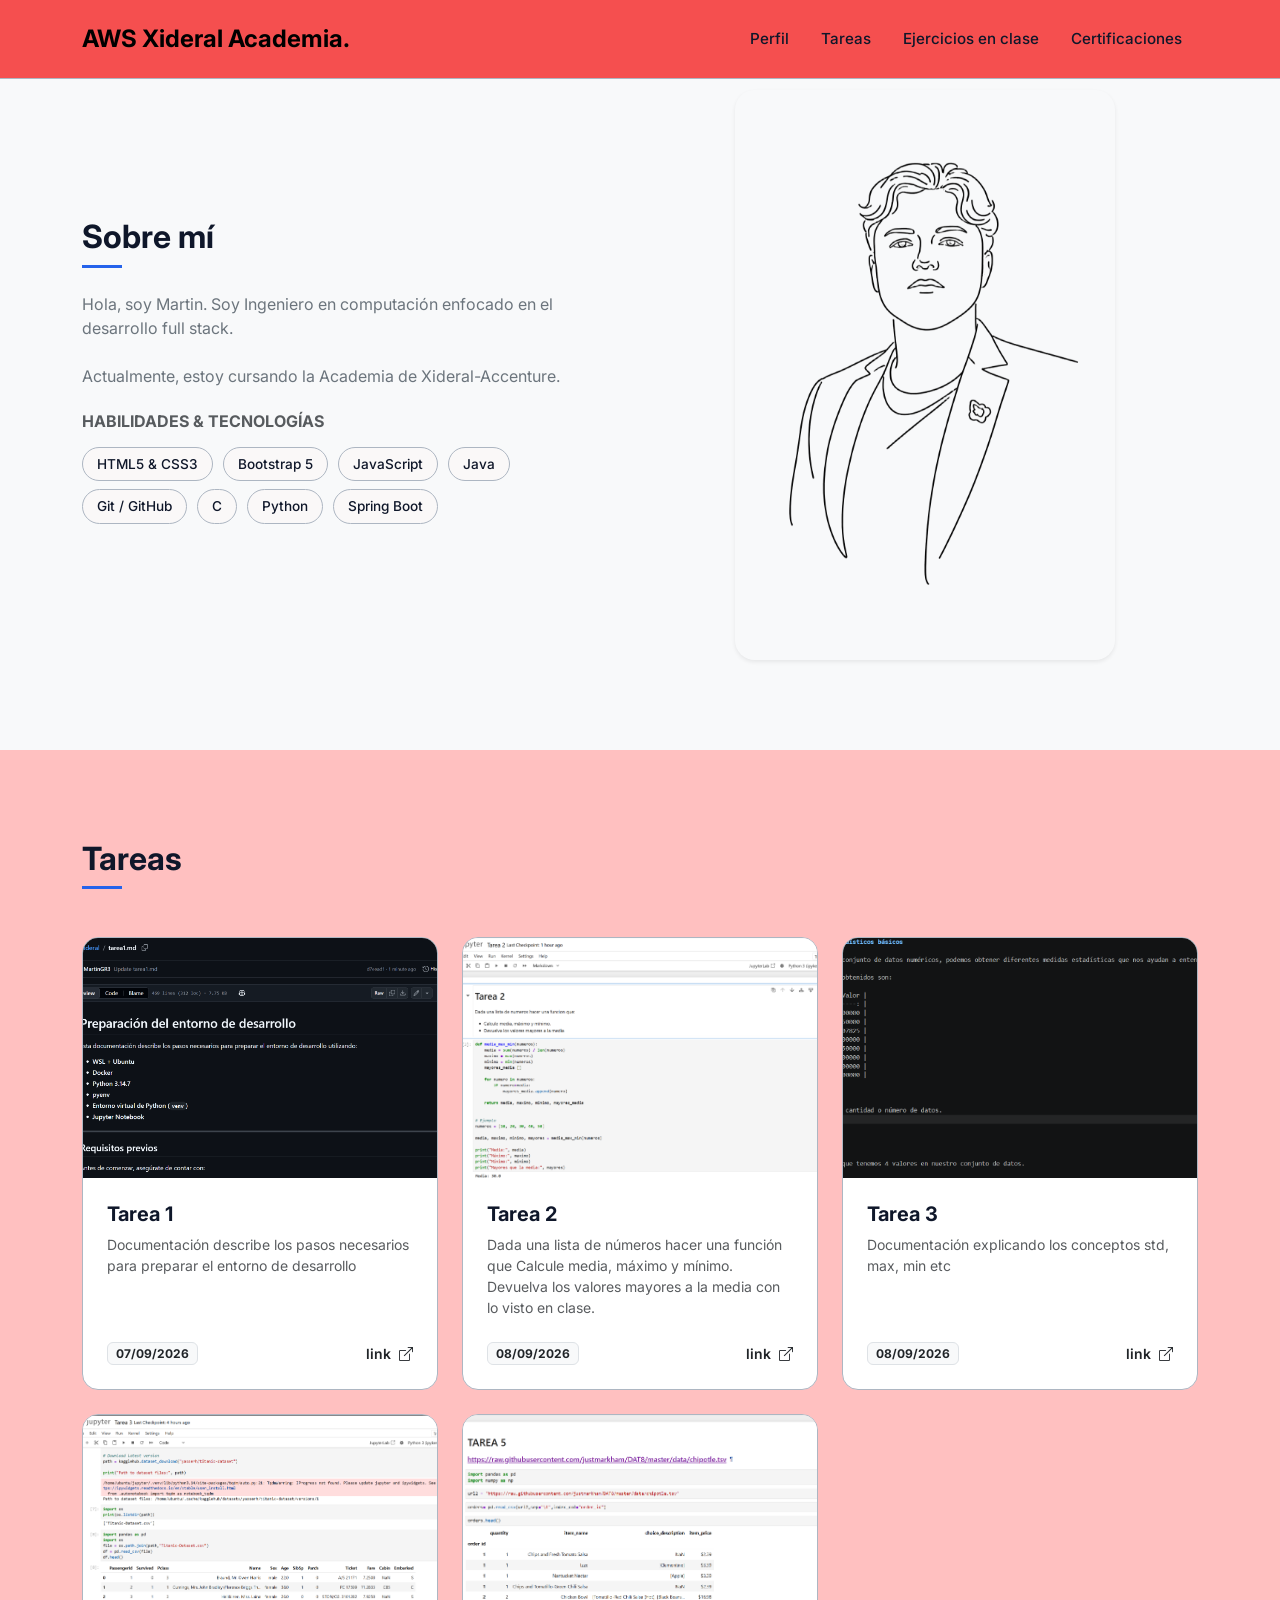
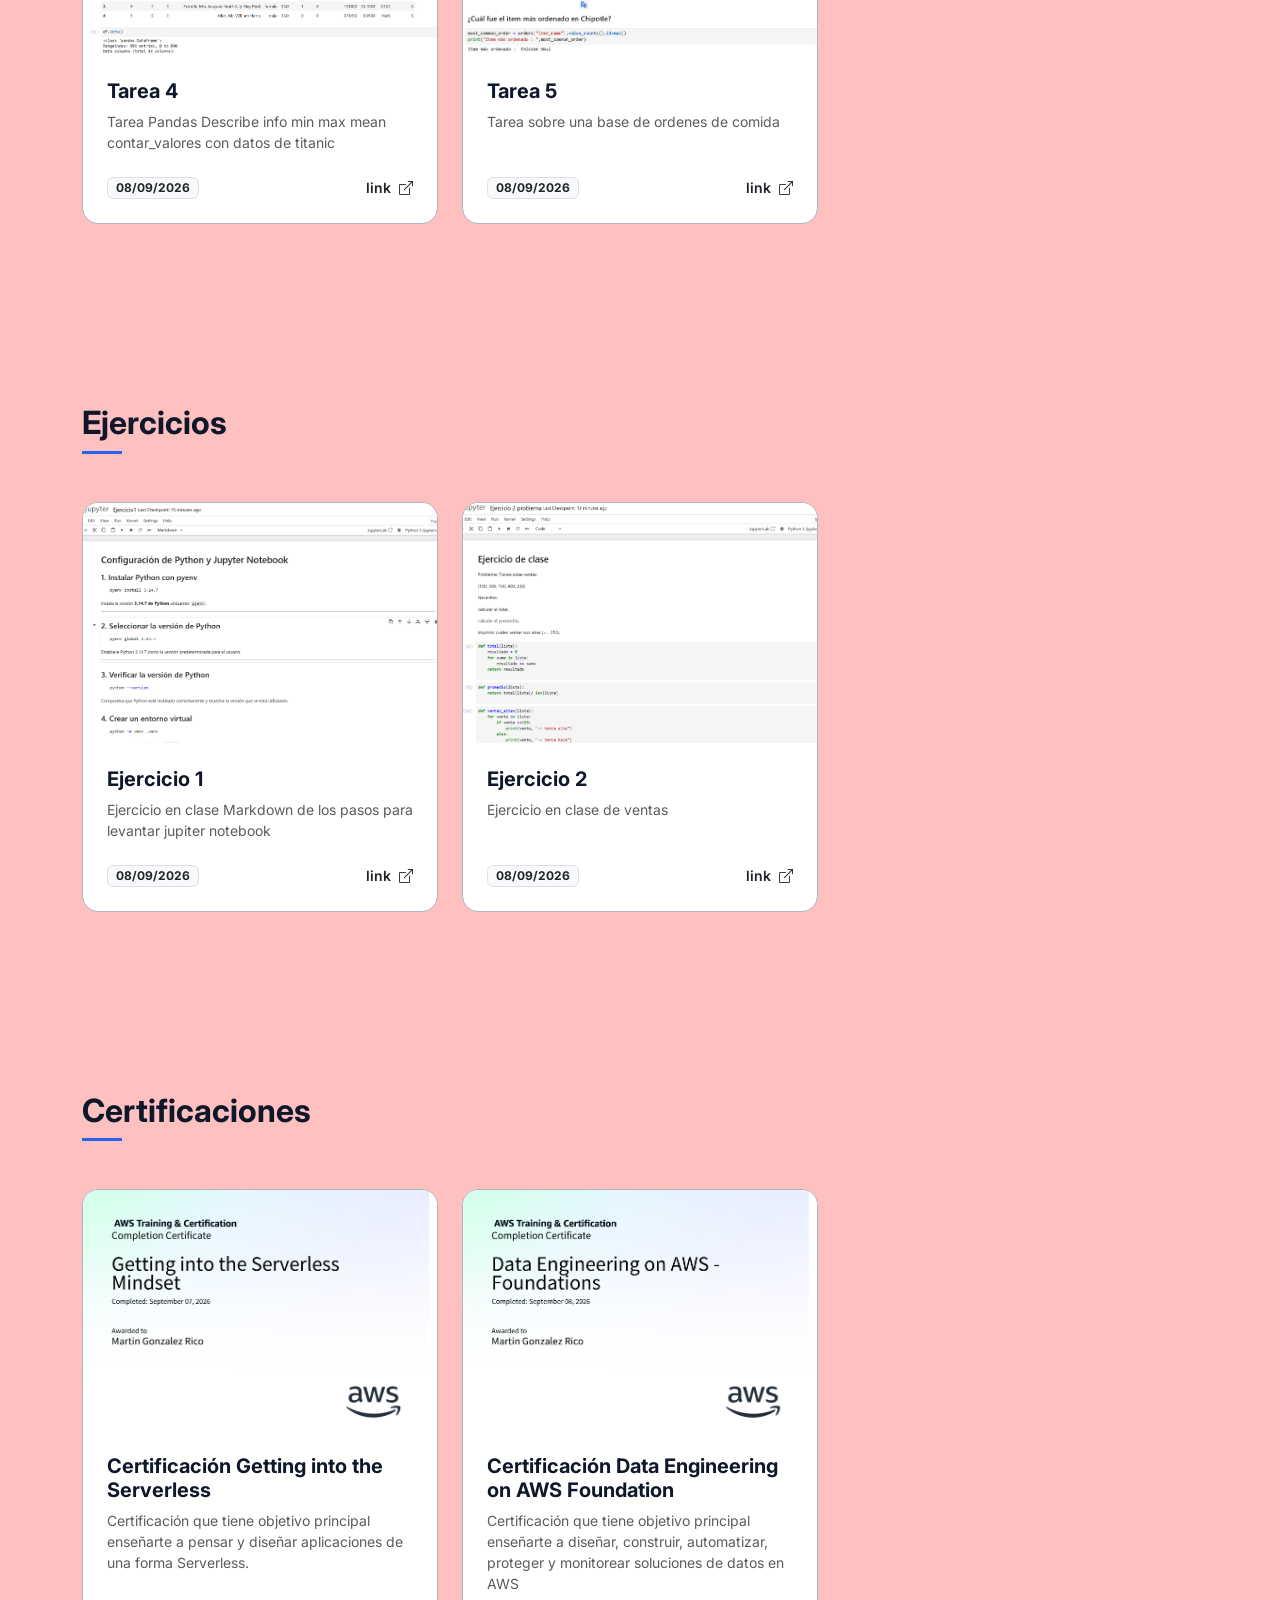
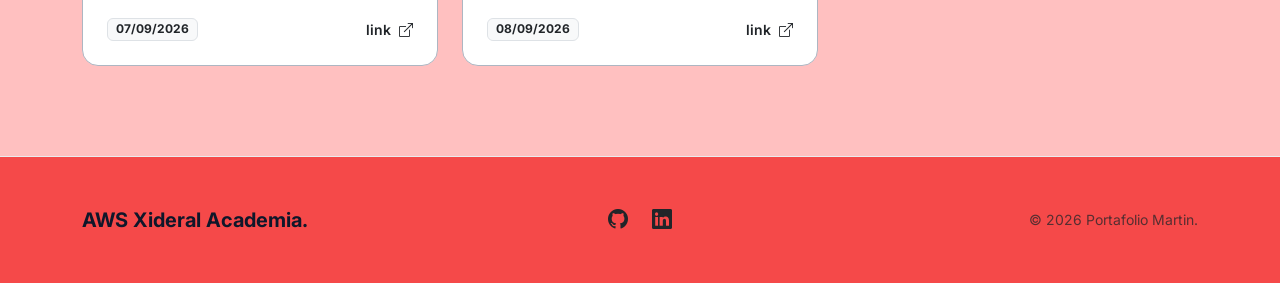
==== index.html @ 25930491 "Tarea 2,3,4,5" ====
<!DOCTYPE html>
<html lang="es">
<head>
    <meta charset="UTF-8">
    <meta name="viewport" content="width=device-width, initial-scale=1.0">
    <title>Portafolio Xideral Academia</title>
    
    <!-- Bootstrap 5 CSS -->
    <link href="https://cdn.jsdelivr.net/npm/bootstrap@5.3.3/dist/css/bootstrap.min.css" rel="stylesheet">
    
    <!-- Bootstrap Icons -->
    <link rel="stylesheet" href="https://cdn.jsdelivr.net/npm/bootstrap-icons@1.11.3/font/bootstrap-icons.min.css">
    
    <!-- Google Fonts (Inter) -->
    <link rel="preconnect" href="https://fonts.googleapis.com">
    <link rel="preconnect" href="https://fonts.gstatic.com" crossorigin>
    <link href="https://fonts.googleapis.com/css2?family=Inter:wght@300;400;500;600;700;800&display=swap" rel="stylesheet">
    <link rel="stylesheet" href="styles.css">
</head>
<body>

    <!-- Navbar -->
    <nav class="navbar navbar-expand-lg navbar-custom fixed-top py-3">
        <div class="container">
            <a class="navbar-brand fw-bold fs-4 tracking-tight" href="#inicio">AWS Xideral Academia.</a>
            
            <button class="navbar-toggler border-0 shadow-none" type="button" data-bs-toggle="collapse" data-bs-target="#navbarNav" aria-controls="navbarNav" aria-expanded="false" aria-label="Toggle navigation">
                <i class="bi bi-list fs-2 text-dark"></i>
            </button>

            <div class="collapse navbar-collapse justify-content-end" id="navbarNav">
                <ul class="navbar-nav text-center py-3 py-lg-0">
                    <li class="nav-item">
                        <a class="nav-link" href="#sobre-mi">Perfil</a>
                    </li>
                    <li class="nav-item">
                        <a class="nav-link" href="#Tareas">Tareas</a>
                    </li>
                    <li class="nav-item">
                        <a class="nav-link" href="#Ejercicios">Ejercicios en clase</a>
                    </li>
                    <li class="nav-item">
                        <a class="nav-link" href="#Certificaciones">Certificaciones</a>
                    </li>
                </ul>
            </div>
        </div>
    </nav>

    <!-- Seccion: Sobre mí -->
    <section id="sobre-mi" class="bg-light">
        <div class="container">
            <div class="row align-items-center gy-5">
                <!-- Columna Texto -->
                <div class="col-lg-6 animate-on-scroll">
                    <div class="mb-4">
                        <h2 class="fw-bold fs-2 mb-2">Sobre mí</h2>
                        <div style="width: 40px; height: 3px; background-color: var(--accent-color);"></div>
                    </div>
                    
                    <p class="text-secondary leading-relaxed mb-4">
                        Hola, soy Martin. Soy Ingeniero en computación enfocado en el desarrollo full stack. 
                    </p>
                    <p class="text-secondary leading-relaxed mb-4">
                        Actualmente, estoy cursando la Academia de Xideral-Accenture.
                    </p>

                    <h5 class="fw-bold fs-6 mt-4 mb-3 text-uppercase tracking-wide text-muted">Habilidades & Tecnologías</h5>
                    <div>
                        <span class="skill-badge">HTML5 & CSS3</span>
                        <span class="skill-badge">Bootstrap 5</span>
                        <span class="skill-badge">JavaScript </span>
                        <span class="skill-badge">Java </span>
                        <span class="skill-badge">Git / GitHub</span>
                        <span class="skill-badge">C</span>
                        <span class="skill-badge">Python</span>
                        <span class="skill-badge">Spring Boot</span>
                    </div>
                </div>

                <!-- Columna Imagen / Detalle visual -->
                <div class="col-lg-6 animate-on-scroll">
                    <div class="profile-img-container">
                        <img src="img/foto.png" alt="Fotografía de Perfil" class="profile-img img-fluid shadow-sm">
                    </div>
                </div>
            </div>
        </div>
    </section>

    <!-- Seccion: Tarea -->
    <section id="Tareas">
        <div class="container">
            <div class="mb-5 animate-on-scroll">
                <h2 class="fw-bold fs-2 mb-2">Tareas</h2>
                <div style="width: 40px; height: 3px; background-color: var(--accent-color);"></div>
            </div>

            <div class="row g-4">
                <!-- Tarea -->
                <div class="col-md-6 col-lg-4 animate-on-scroll">
                    <div class="project-card d-flex flex-column">
                        <div class="project-img-wrapper">
                            <img src="img/tarea1.png" alt="tarea 1" class="project-img">
                        </div>
                        <div class="p-4 d-flex flex-column flex-grow-1">
                            <h3 class="fs-5 fw-bold mb-2">Tarea 1</h3>
                            <p class="text-muted small mb-4 flex-grow-1">
                                Documentación describe los pasos necesarios para preparar el entorno de desarrollo 
                            </p>
                            <div class="d-flex justify-content-between align-items-center">
                                <span class="badge text-bg-light text-dark border">07/09/2026</span>
                                <a href="tarea/tarea1.md" class="text-dark fw-semibold text-decoration-none small">link <i class="bi bi-box-arrow-up-right ms-1"></i></a>
                            </div>
                        </div>
                    </div>
                </div>
                <div class="col-md-6 col-lg-4 animate-on-scroll">
                    <div class="project-card d-flex flex-column">
                        <div class="project-img-wrapper">
                            <img src="img/Tarea 2.png" alt="tarea 2" class="project-img">
                        </div>
                        <div class="p-4 d-flex flex-column flex-grow-1">
                            <h3 class="fs-5 fw-bold mb-2">Tarea 2</h3>
                            <p class="text-muted small mb-4 flex-grow-1">
                                 Dada una lista de números hacer una función que  Calcule media, máximo y mínimo.
Devuelva los valores mayores a la media con lo visto en clase.
                            </p>
                            <div class="d-flex justify-content-between align-items-center">
                                <span class="badge text-bg-light text-dark border">08/09/2026</span>
                                <a href="tarea/Tarea 2.html" class="text-dark fw-semibold text-decoration-none small">link <i class="bi bi-box-arrow-up-right ms-1"></i></a>
                            </div>
                        </div>
                    </div>
                </div>
                <div class="col-md-6 col-lg-4 animate-on-scroll">
                    <div class="project-card d-flex flex-column">
                        <div class="project-img-wrapper">
                            <img src="img/Tarea 3.png" alt="tarea 3" class="project-img">
                        </div>
                        <div class="p-4 d-flex flex-column flex-grow-1">
                            <h3 class="fs-5 fw-bold mb-2">Tarea 3</h3>
                            <p class="text-muted small mb-4 flex-grow-1">
                                Documentación explicando los conceptos std, max, min etc
                            </p>
                            <div class="d-flex justify-content-between align-items-center">
                                <span class="badge text-bg-light text-dark border">08/09/2026</span>
                                <a href="tarea/Tarea 3.md" class="text-dark fw-semibold text-decoration-none small">link <i class="bi bi-box-arrow-up-right ms-1"></i></a>
                            </div>
                        </div>
                    </div>
                </div>
                <div class="col-md-6 col-lg-4 animate-on-scroll">
                    <div class="project-card d-flex flex-column">
                        <div class="project-img-wrapper">
                            <img src="img/Tarea 4.png" alt="tarea 4" class="project-img">
                        </div>
                        <div class="p-4 d-flex flex-column flex-grow-1">
                            <h3 class="fs-5 fw-bold mb-2">Tarea 4</h3>
                            <p class="text-muted small mb-4 flex-grow-1">
                                Tarea Pandas Describe info min max mean contar_valores con datos de titanic
                            </p>
                            <div class="d-flex justify-content-between align-items-center">
                                <span class="badge text-bg-light text-dark border">08/09/2026</span>
                                <a href="tarea/Tarea 4.html" class="text-dark fw-semibold text-decoration-none small">link <i class="bi bi-box-arrow-up-right ms-1"></i></a>
                            </div>
                        </div>
                    </div>
                </div>
                <div class="col-md-6 col-lg-4 animate-on-scroll">
                    <div class="project-card d-flex flex-column">
                        <div class="project-img-wrapper">
                            <img src="img/Tarea 5.png" alt="tarea 5" class="project-img">
                        </div>
                        <div class="p-4 d-flex flex-column flex-grow-1">
                            <h3 class="fs-5 fw-bold mb-2">Tarea 5</h3>
                            <p class="text-muted small mb-4 flex-grow-1">
                                Tarea sobre una base de ordenes de comida 
                            </p>
                            <div class="d-flex justify-content-between align-items-center">
                                <span class="badge text-bg-light text-dark border">08/09/2026</span>
                                <a href="tarea/Tarea 5.html" class="text-dark fw-semibold text-decoration-none small">link <i class="bi bi-box-arrow-up-right ms-1"></i></a>
                            </div>
                        </div>
                    </div>
                </div>

            </div>
        </div>
    </section>

    <section id="Ejercicios">
        <div class="container">
            <div class="mb-5 animate-on-scroll">
                <h2 class="fw-bold fs-2 mb-2">Ejercicios</h2>
                <div style="width: 40px; height: 3px; background-color: var(--accent-color);"></div>
            </div>

            <div class="row g-4">
                <!-- Ejercicio-->
                <div class="col-md-6 col-lg-4 animate-on-scroll">
                    <div class="project-card d-flex flex-column">
                        <div class="project-img-wrapper">
                            <img src="img/Ejercicio1.png" alt="Ejercicio 1" class="project-img">
                        </div>
                        <div class="p-4 d-flex flex-column flex-grow-1">
                            <h3 class="fs-5 fw-bold mb-2">Ejercicio 1</h3>
                            <p class="text-muted small mb-4 flex-grow-1">
                                Ejercicio en clase Markdown de los pasos para levantar jupiter notebook
                            </p>
                            <div class="d-flex justify-content-between align-items-center">
                                <span class="badge text-bg-light text-dark border">08/09/2026</span>
                                <a href="Ejercicio/Ejercicio1.html" class="text-dark fw-semibold text-decoration-none small">link <i class="bi bi-box-arrow-up-right ms-1"></i></a>
                            </div>
                        </div>
                    </div>
                </div>
                <div class="col-md-6 col-lg-4 animate-on-scroll">
                    <div class="project-card d-flex flex-column">
                        <div class="project-img-wrapper">
                            <img src="img/Ejercicio2.png" alt="Ejercicio 1" class="project-img">
                        </div>
                        <div class="p-4 d-flex flex-column flex-grow-1">
                            <h3 class="fs-5 fw-bold mb-2">Ejercicio 2</h3>
                            <p class="text-muted small mb-4 flex-grow-1">
                                Ejercicio en clase de ventas
                            </p>
                            <div class="d-flex justify-content-between align-items-center">
                                <span class="badge text-bg-light text-dark border">08/09/2026</span>
                                <a href="Ejercicio/Ejercicio 2 problema.html" class="text-dark fw-semibold text-decoration-none small">link <i class="bi bi-box-arrow-up-right ms-1"></i></a>
                            </div>
                        </div>
                    </div>
                </div>
            </div>
        </div>
    </section>

    <section id="Certificaciones">
        <div class="container">
            <div class="mb-5 animate-on-scroll">
                <h2 class="fw-bold fs-2 mb-2">Certificaciones</h2>
                <div style="width: 40px; height: 3px; background-color: var(--accent-color);"></div>
            </div>

            <div class="row g-4">
                <!-- Certificación-->
                <div class="col-md-6 col-lg-4 animate-on-scroll">
                    <div class="project-card d-flex flex-column">
                        <div class="project-img-wrapper">
                            <img src="img/Serverless.png" alt="Certificación 1" class="project-img">
                        </div>
                        <div class="p-4 d-flex flex-column flex-grow-1">
                            <h3 class="fs-5 fw-bold mb-2">Certificación Getting into the Serverless</h3>
                            <p class="text-muted small mb-4 flex-grow-1">
                                Certificación que tiene objetivo principal enseñarte a pensar y diseñar aplicaciones de una forma Serverless.
                            </p>
                            <div class="d-flex justify-content-between align-items-center">
                                <span class="badge text-bg-light text-dark border">07/09/2026</span>
                                <a href="certificacion/Getting into the Serverless.pdf" class="text-dark fw-semibold text-decoration-none small">link <i class="bi bi-box-arrow-up-right ms-1"></i></a>
                            </div>
                        </div>
                    </div>
                </div>
                
                <div class="col-md-6 col-lg-4 animate-on-scroll">
                    <div class="project-card d-flex flex-column">
                        <div class="project-img-wrapper">
                            <img src="img/Data.png" alt="Certificación 2" class="project-img">
                        </div>
                        <div class="p-4 d-flex flex-column flex-grow-1">
                            <h3 class="fs-5 fw-bold mb-2">Certificación Data Engineering on AWS 
Foundation</h3>
                            <p class="text-muted small mb-4 flex-grow-1">
                                Certificación que tiene objetivo principal enseñarte a diseñar, construir, automatizar, proteger y monitorear soluciones de datos en AWS 
                            </p>
                            <div class="d-flex justify-content-between align-items-center">
                                <span class="badge text-bg-light text-dark border">08/09/2026</span>
                                <a href="certificacion/Data Engineering on AWS.pdf" class="text-dark fw-semibold text-decoration-none small">link <i class="bi bi-box-arrow-up-right ms-1"></i></a>
                            </div>
                        </div>
                    </div>
                </div>
            </div>
        </div>
    </section>

    <footer class="py-5 border-top border-light-subtle">
        <div class="container">
            <div class="row align-items-center gy-3">
                <div class="col-md-4 text-center text-md-start">
                    <span class="fw-bold fs-5">AWS Xideral Academia.</span>
                </div>
                <div class="col-md-4 text-center">
                    <div class="d-flex justify-content-center gap-4 fs-5">
                        <a href="#" class="text-dark text-decoration-none"><i class="bi bi-github"></i></a>
                        <a href="#" class="text-dark text-decoration-none"><i class="bi bi-linkedin"></i></a>
                    </div>
                </div>
                <div class="col-md-4 text-center text-md-end text-muted small">
                    &copy; <span id="year"></span> Portafolio Martin.
                </div>
            </div>
        </div>
    </footer>

    <!-- Bootstrap JS -->
    <script src="https://cdn.jsdelivr.net/npm/bootstrap@5.3.3/dist/js/bootstrap.bundle.min.js"></script>

    <script src="script.js"></script>
</body>
</html>
---- styles.css ----
:root {
            --bg-body: #ffbabae6;
            --bg-alt: #faf8f8;
            --text-main: #0f172a;
            --text-muted: #64748b;
            --accent-color: #2563eb;
            --border-color: #adb6c2;
        }

        body {
            font-family: 'Inter', sans-serif;
            color: var(--text-main);
            background-color: var(--bg-body);
            overflow-x: hidden;
        }

        html {
            scroll-behavior: smooth;
        }
        footer{
            background-color: rgba(244, 60, 60, 0.9);
        }

        /* Navbar personalizado */
        .navbar-custom {
            background-color: rgba(244, 60, 60, 0.9);
            backdrop-filter: blur(10px);
            border-bottom: 1px solid var(--border-color);
            transition: all 0.3s ease;
        }

        .nav-link {
            color: var(--text-main);
            font-weight: 500;
            font-size: 0.95rem;
            margin: 0 0.5rem;
            transition: color 0.2s ease;
        }

        .nav-link:hover, .nav-link.active {
            color: var(--accent-color);
        }

        /* Secciones y espaciado */
        section {
            padding: 90px 0;
        }

        .hero-section {
            min-height: 100vh;
            display: flex;
            align-items: center;
            padding-top: 120px;
        }

        /* Tipografía estilizada */
        .hero-title {
            font-size: clamp(2.5rem, 6vw, 4.5rem);
            font-weight: 800;
            letter-spacing: -0.03em;
            line-height: 1.1;
        }

        .hero-subtitle {
            font-size: 1.15rem;
            color: var(--text-muted);
            font-weight: 300;
            max-width: 600px;
        }

        /* Botones personalizados */
        .btn-custom-dark {
            background-color: var(--text-main);
            color: #ffffff;
            border-radius: 50px;
            padding: 12px 28px;
            font-weight: 500;
            border: 1px solid var(--text-main);
            transition: all 0.3s ease;
        }

        .btn-custom-dark:hover {
            background-color: #1e293b;
            color: #ffffff;
            transform: translateY(-2px);
        }

        .btn-custom-outline {
            background-color: transparent;
            color: var(--text-main);
            border-radius: 50px;
            padding: 12px 28px;
            font-weight: 500;
            border: 1px solid var(--border-color);
            transition: all 0.3s ease;
        }

        .btn-custom-outline:hover {
            border-color: var(--text-main);
            background-color: var(--bg-alt);
            transform: translateY(-2px);
        }

        /* Tarjetas de Proyectos */
        .project-card {
            border: 1px solid var(--border-color);
            border-radius: 16px;
            overflow: hidden;
            background-color: #ffffff;
            transition: transform 0.3s ease, box-shadow 0.3s ease;
            height: 100%;
        }

        .project-card:hover {
            transform: translateY(-6px);
            box-shadow: 0 20px 25px -5px rgba(0, 0, 0, 0.05), 0 8px 10px -6px rgba(0, 0, 0, 0.01);
        }

        .project-img-wrapper {
            position: relative;
            overflow: hidden;
            background-color: var(--bg-alt);
        }

        .project-img {
            width: 100%;
            height: 240px;
            object-fit: cover;
            transition: transform 0.5s ease;
        }

        .project-card:hover .project-img {
            transform: scale(1.05);
        }

        .skill-badge {
            background-color: var(--bg-alt);
            color: var(--text-main);
            border: 1px solid var(--border-color);
            padding: 6px 14px;
            border-radius: 30px;
            font-size: 0.85rem;
            font-weight: 500;
            display: inline-block;
            margin-right: 6px;
            margin-bottom: 8px;
        }

        /* Foto de perfil minimalista */
        .profile-img-container {
            position: relative;
            max-width: 380px;
            margin: 0 auto;
        }

        .profile-img {
            border-radius: 20px;
            width: 100%;
            height: auto;
            filter: grayscale(100%);
            transition: filter 0.5s ease;
        }

        .profile-img-container:hover .profile-img {
            filter: grayscale(0%);
        }

        /* Animación suave de scroll */
        .animate-on-scroll {
            opacity: 0;
            transform: translateY(30px);
            transition: opacity 0.8s ease-out, transform 0.8s ease-out;
        }

        
        .animate-on-scroll.is-visible {
            opacity: 1;
            transform: translateY(0);
        }

        /* Custom Scrollbar */
        ::-webkit-scrollbar {
            width: 8px;
        }
        ::-webkit-scrollbar-track {
            background: #f1f1f1;
        }
        ::-webkit-scrollbar-thumb {
            background: #cbd5e1;
            border-radius: 4px;
        }
        ::-webkit-scrollbar-thumb:hover {
            background: #94a3b8;
        }
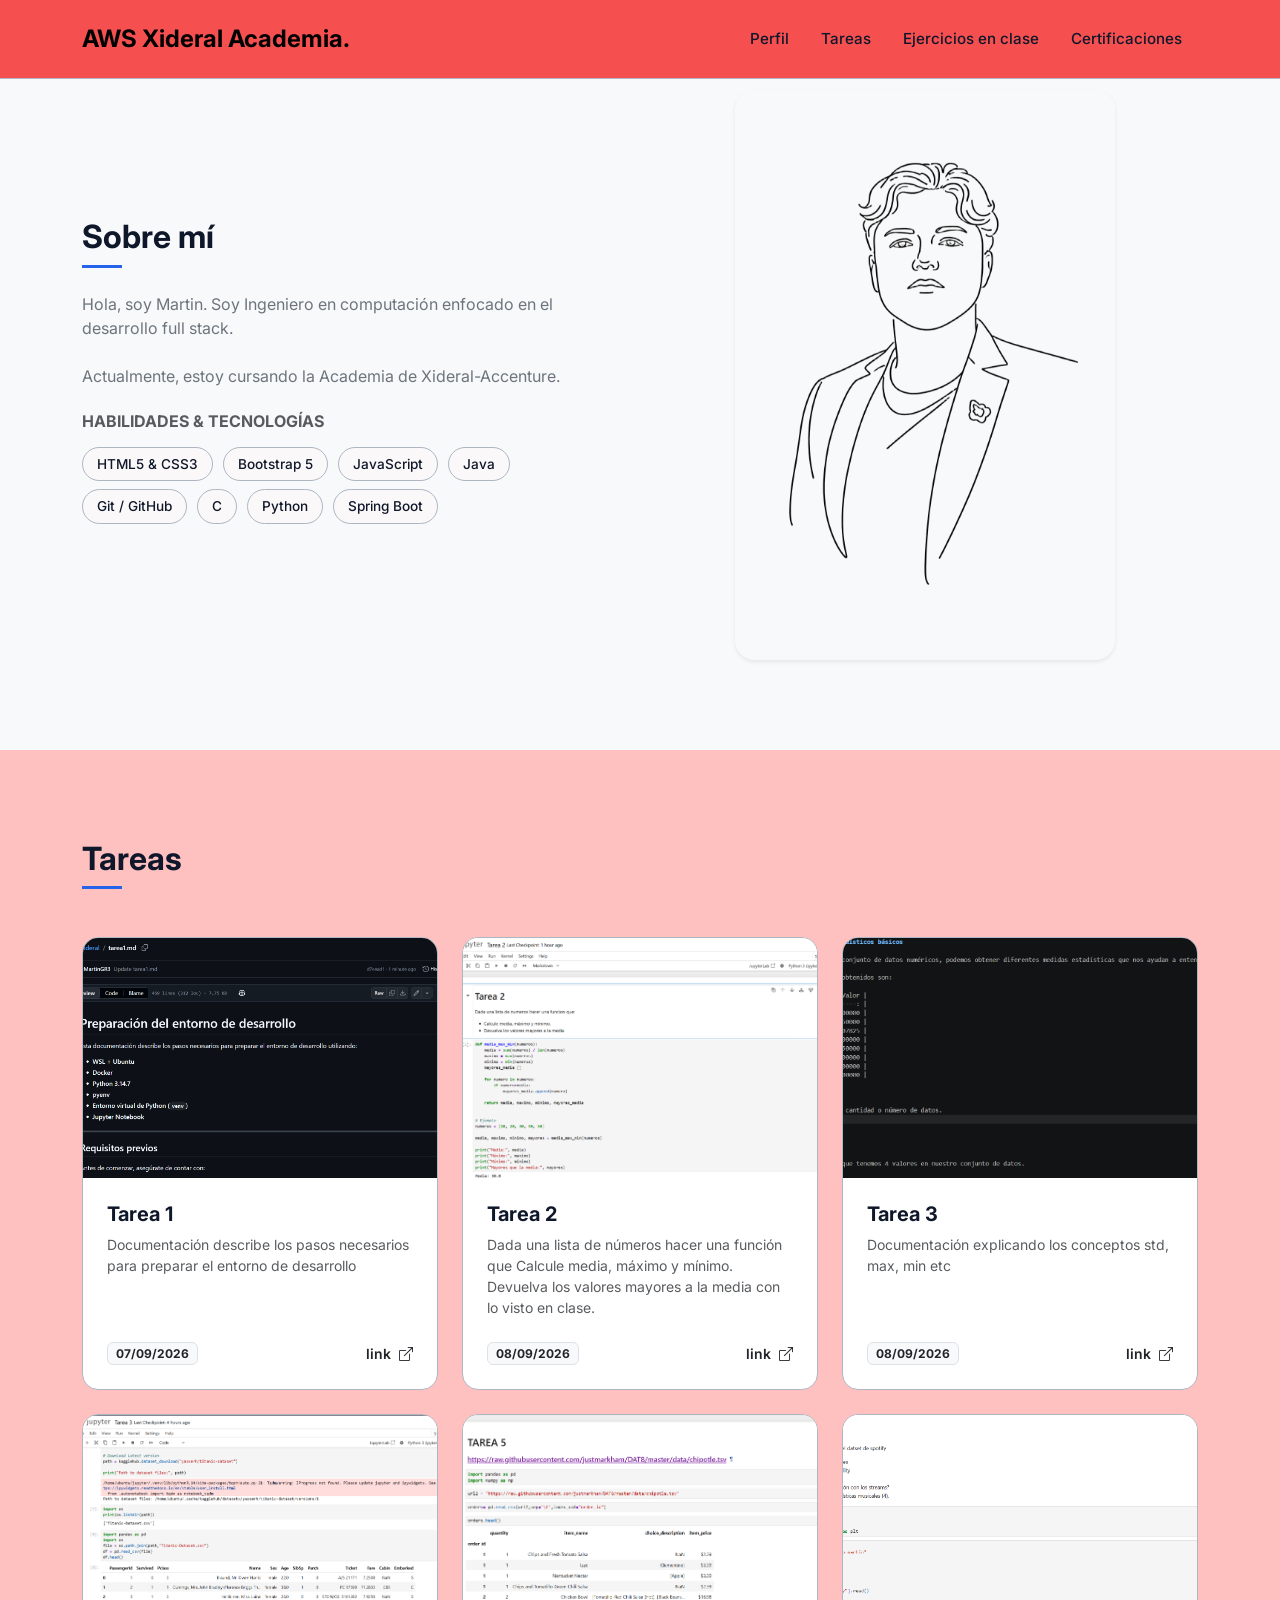
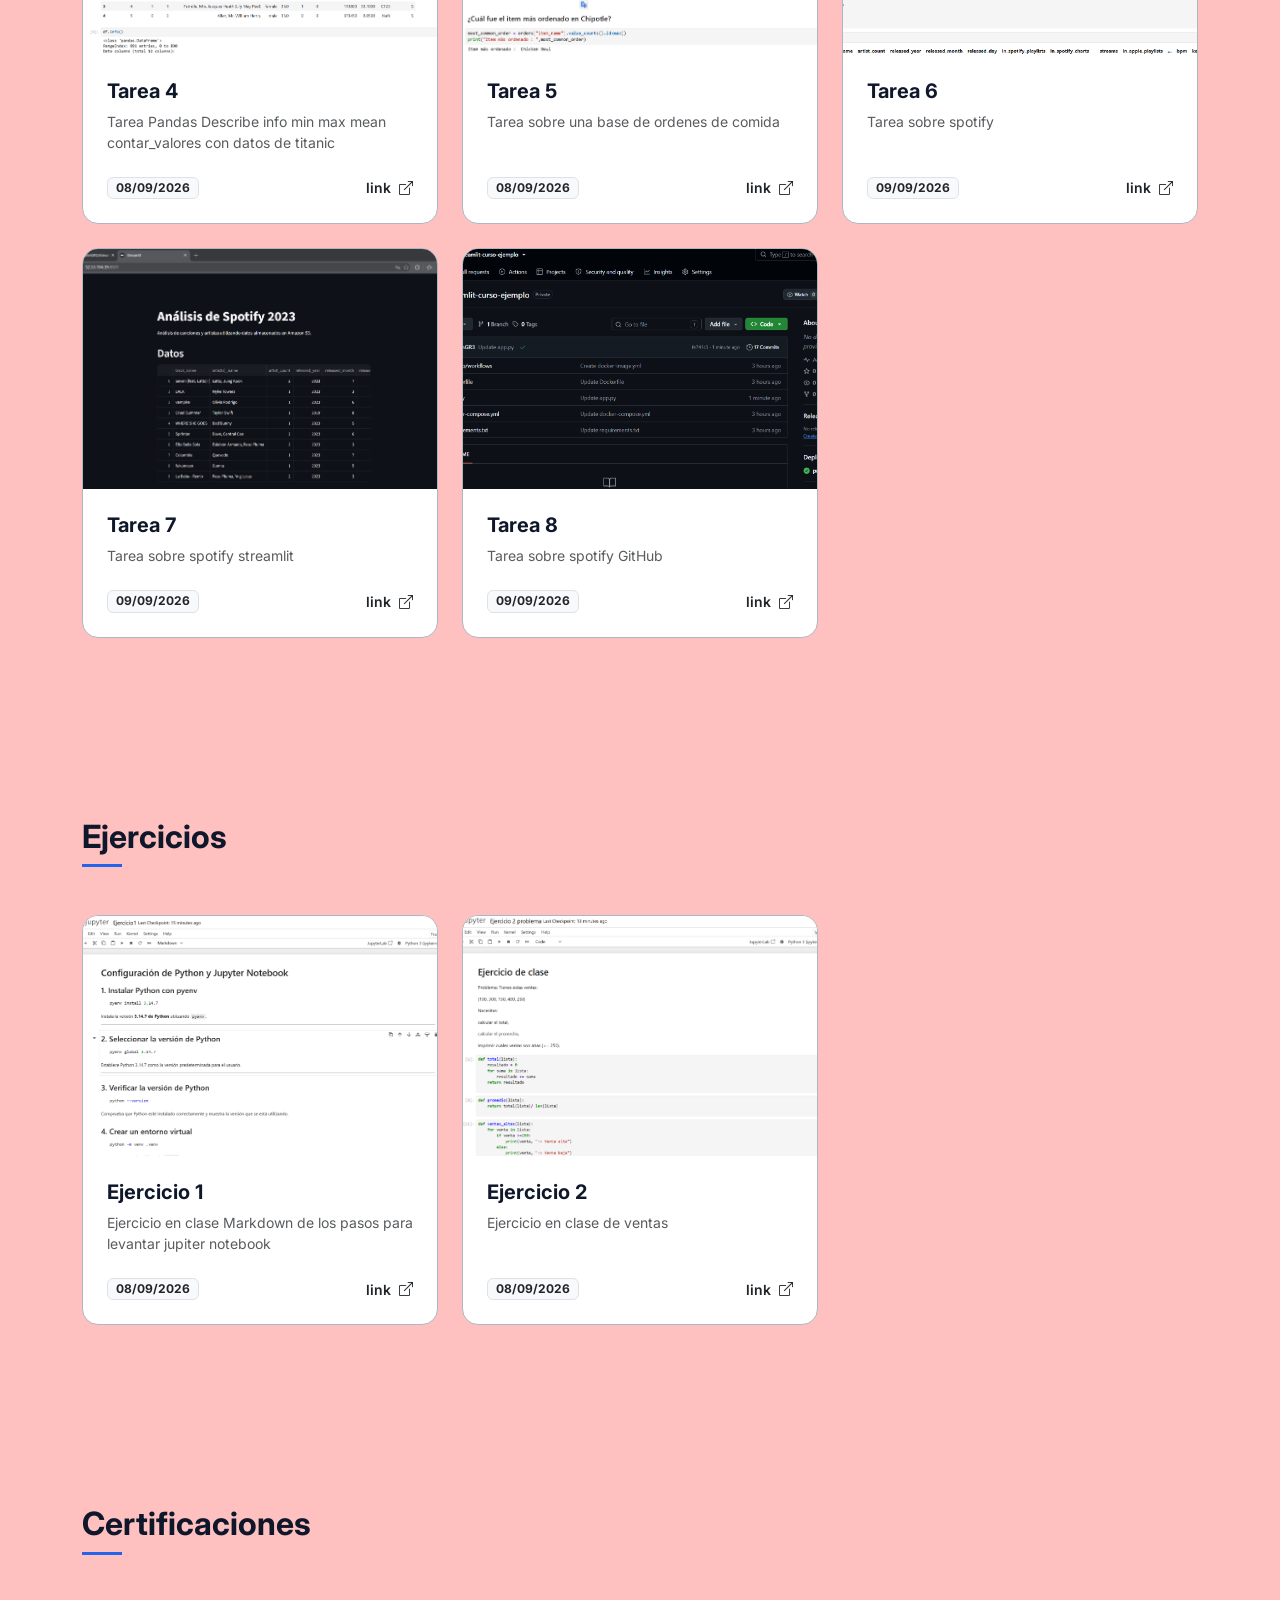
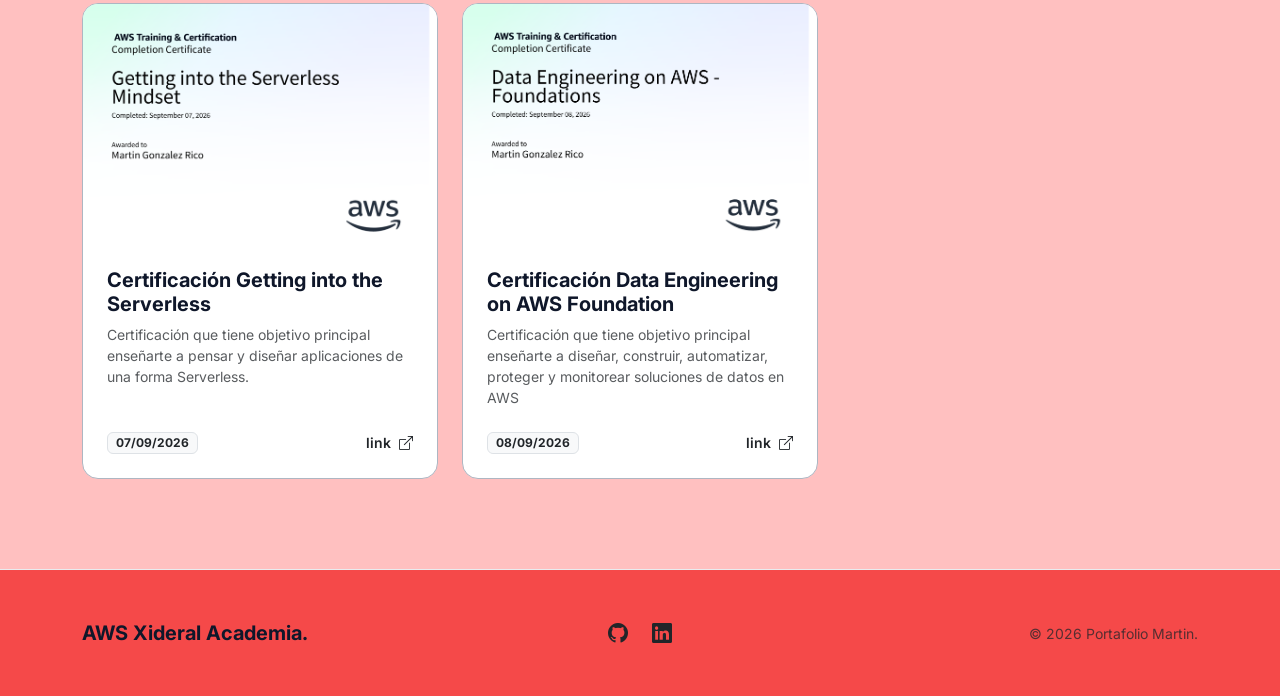
==== commit f7688b04: "Tarea 6,7,8" ====
--- a/index.html
+++ b/index.html
@@ -184,6 +184,57 @@
                         </div>
                     </div>
                 </div>
+                <div class="col-md-6 col-lg-4 animate-on-scroll">
+                    <div class="project-card d-flex flex-column">
+                        <div class="project-img-wrapper">
+                            <img src="img/Tarea 6.png" alt="tarea 6" class="project-img">
+                        </div>
+                        <div class="p-4 d-flex flex-column flex-grow-1">
+                            <h3 class="fs-5 fw-bold mb-2">Tarea 6</h3>
+                            <p class="text-muted small mb-4 flex-grow-1">
+                                Tarea sobre spotify
+                            </p>
+                            <div class="d-flex justify-content-between align-items-center">
+                                <span class="badge text-bg-light text-dark border">09/09/2026</span>
+                                <a href="tarea/Tarea 6.html" class="text-dark fw-semibold text-decoration-none small">link <i class="bi bi-box-arrow-up-right ms-1"></i></a>
+                            </div>
+                        </div>
+                    </div>
+                </div>
+                <div class="col-md-6 col-lg-4 animate-on-scroll">
+                    <div class="project-card d-flex flex-column">
+                        <div class="project-img-wrapper">
+                            <img src="img/Tarea 7.png" alt="tarea 7" class="project-img">
+                        </div>
+                        <div class="p-4 d-flex flex-column flex-grow-1">
+                            <h3 class="fs-5 fw-bold mb-2">Tarea 7</h3>
+                            <p class="text-muted small mb-4 flex-grow-1">
+                                Tarea sobre spotify streamlit
+                            </p>
+                            <div class="d-flex justify-content-between align-items-center">
+                                <span class="badge text-bg-light text-dark border">09/09/2026</span>
+                                <a href="#" class="text-dark fw-semibold text-decoration-none small">link <i class="bi bi-box-arrow-up-right ms-1"></i></a>
+                            </div>
+                        </div>
+                    </div>
+                </div>
+                <div class="col-md-6 col-lg-4 animate-on-scroll">
+                    <div class="project-card d-flex flex-column">
+                        <div class="project-img-wrapper">
+                            <img src="img/Tarea 8.png" alt="tarea 8" class="project-img">
+                        </div>
+                        <div class="p-4 d-flex flex-column flex-grow-1">
+                            <h3 class="fs-5 fw-bold mb-2">Tarea 8</h3>
+                            <p class="text-muted small mb-4 flex-grow-1">
+                                Tarea sobre spotify GitHub
+                            </p>
+                            <div class="d-flex justify-content-between align-items-center">
+                                <span class="badge text-bg-light text-dark border">09/09/2026</span>
+                                <a href="#" class="text-dark fw-semibold text-decoration-none small">link <i class="bi bi-box-arrow-up-right ms-1"></i></a>
+                            </div>
+                        </div>
+                    </div>
+                </div>
 
             </div>
         </div>
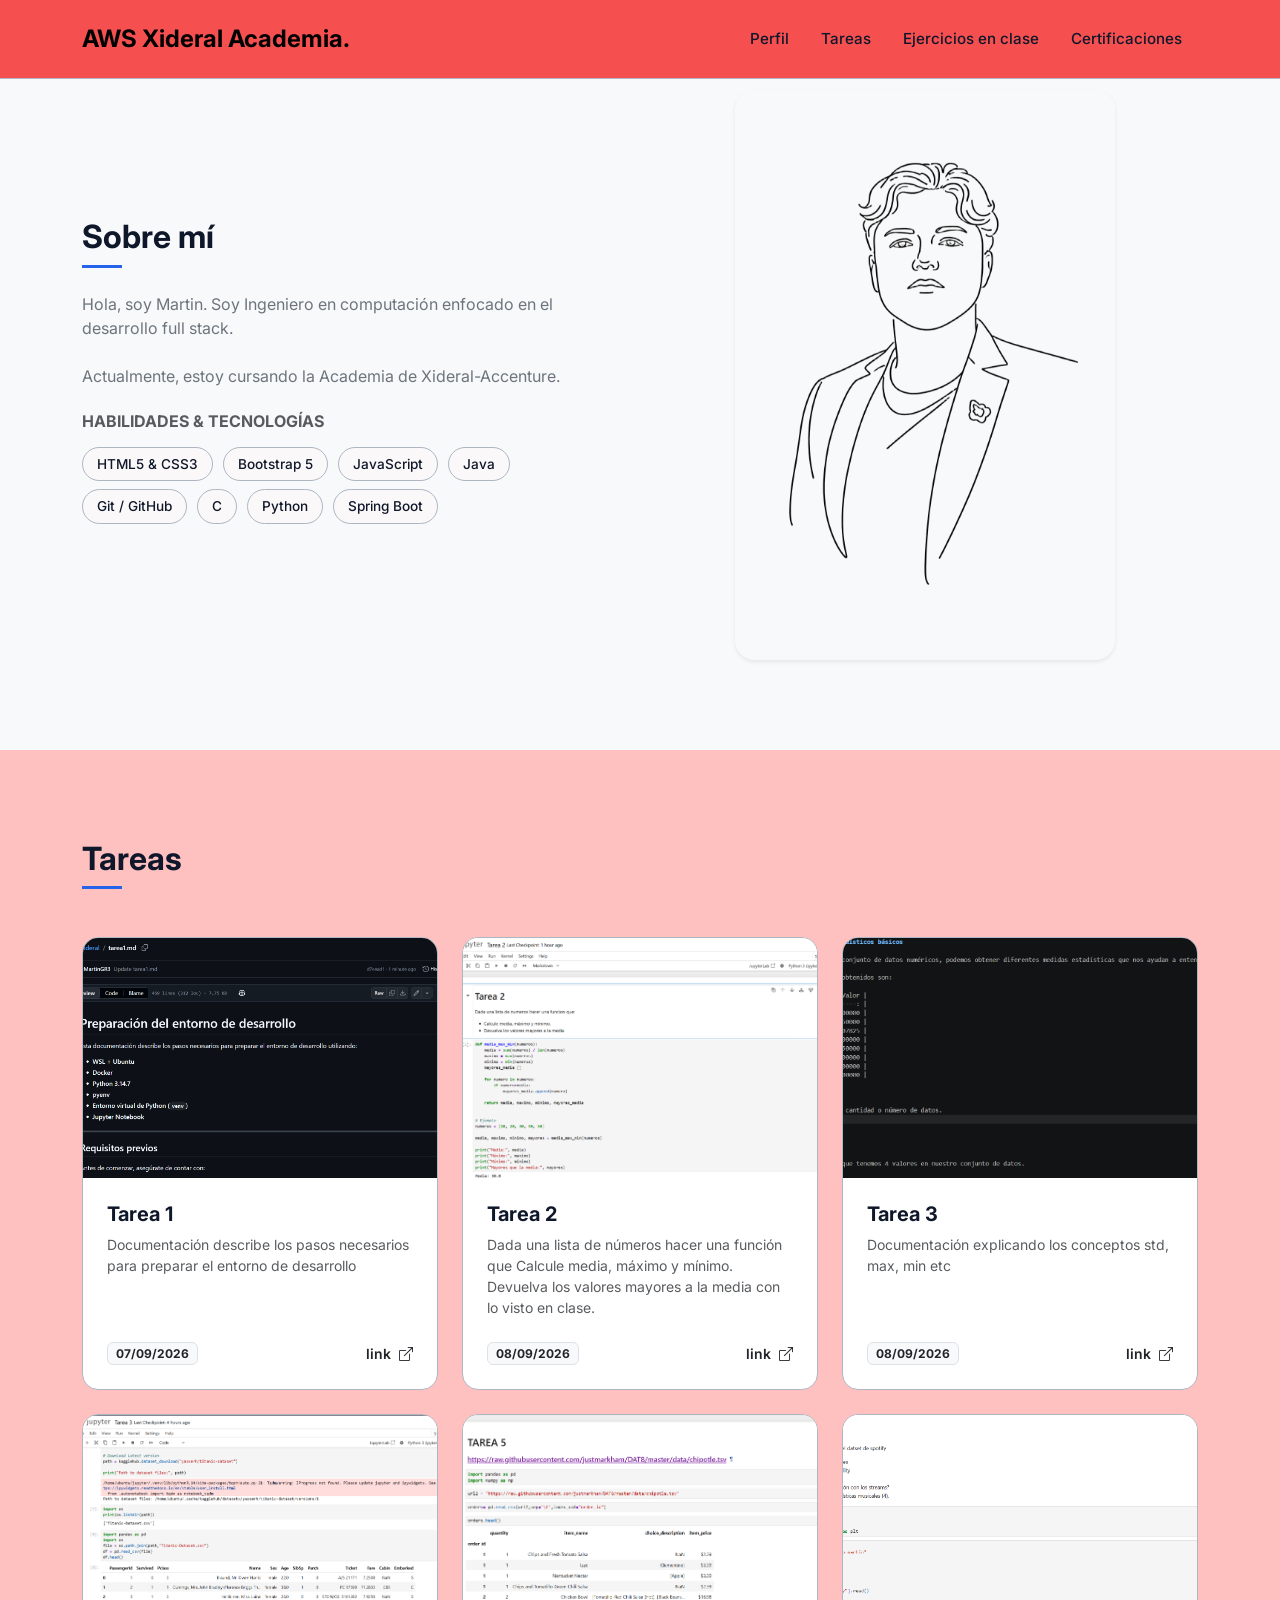
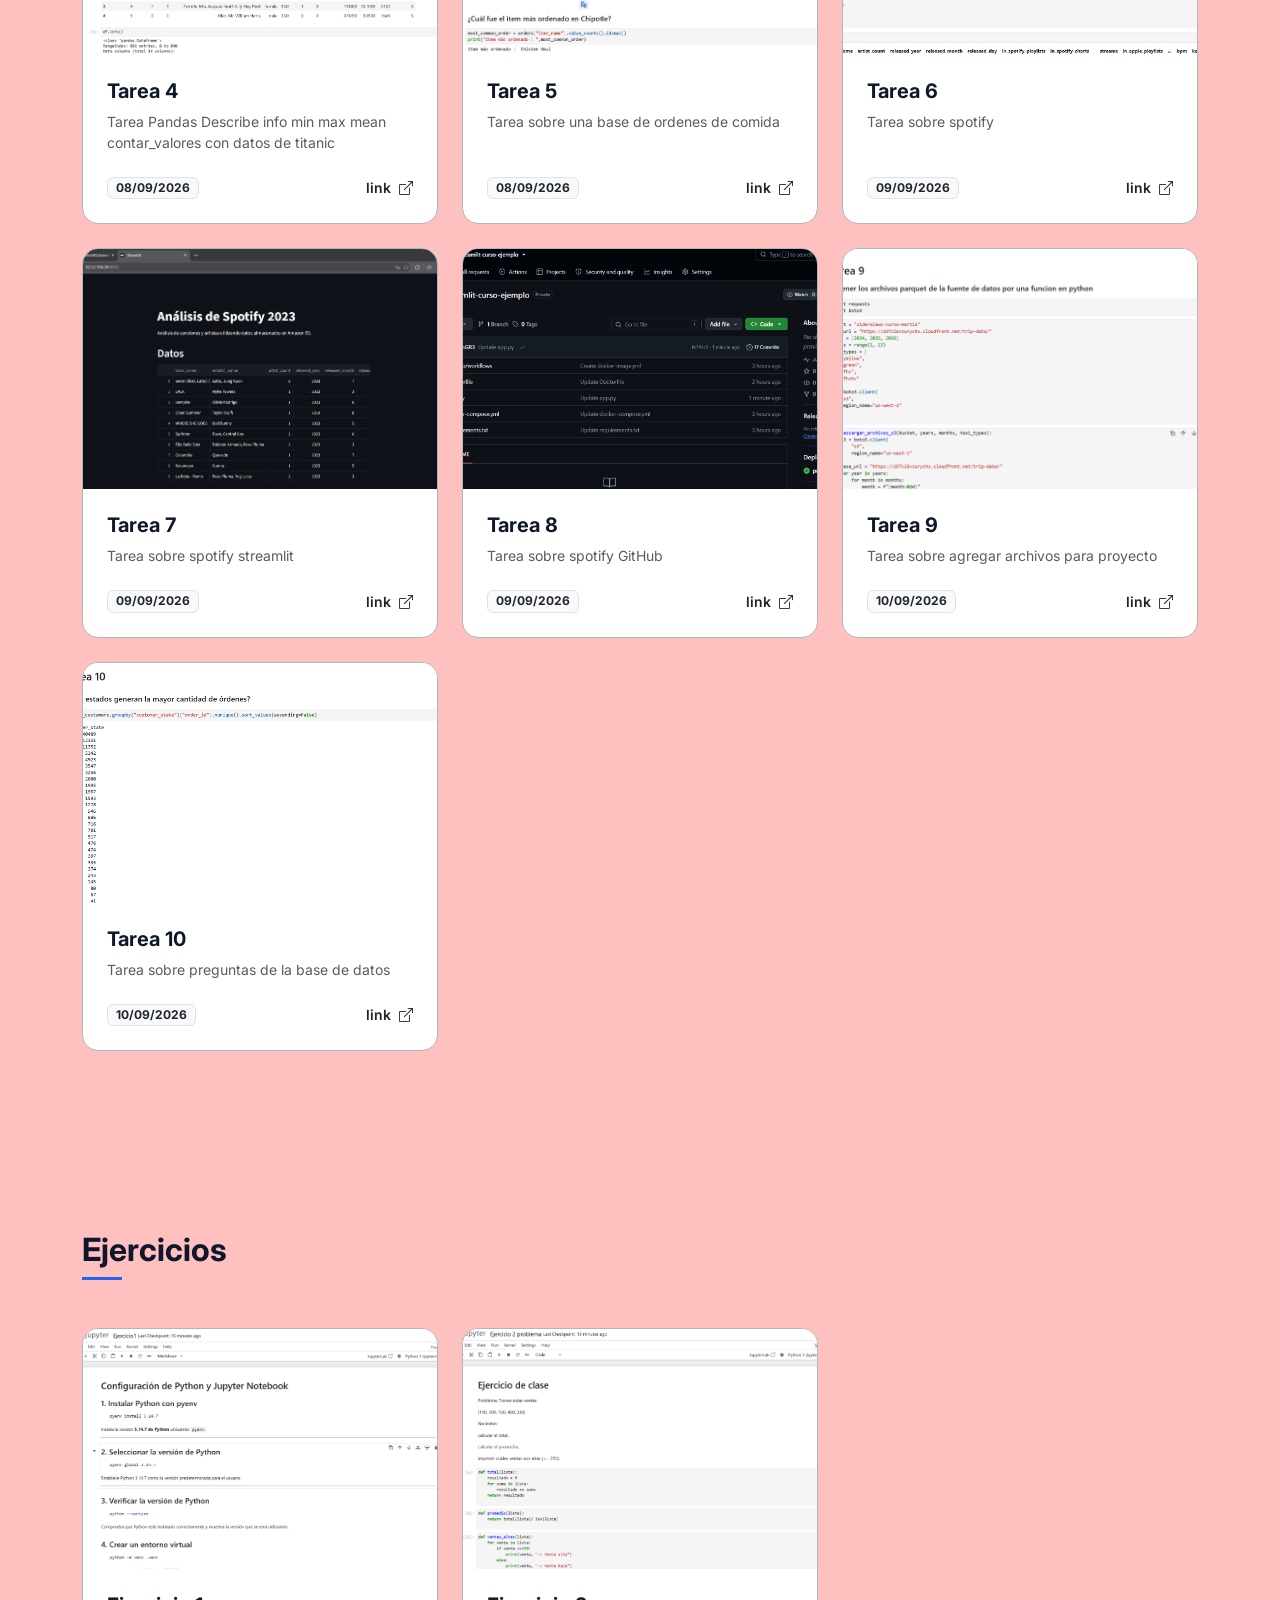
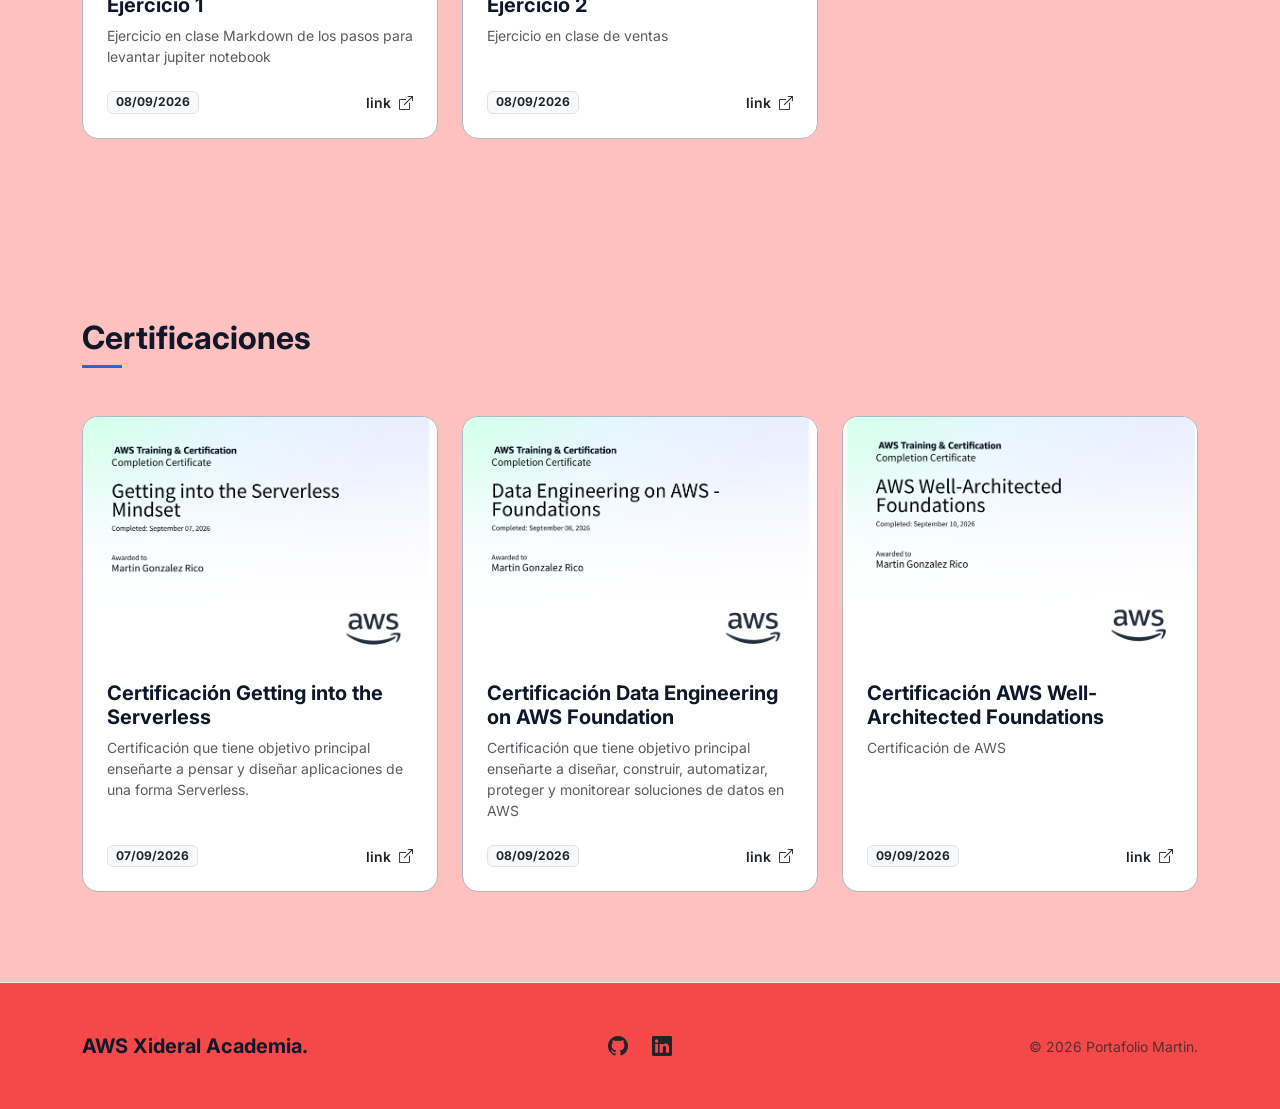
==== commit 4293bf1b: "Tarea 9,10" ====
--- a/index.html
+++ b/index.html
@@ -236,6 +236,41 @@
                     </div>
                 </div>
 
+                <div class="col-md-6 col-lg-4 animate-on-scroll">
+                    <div class="project-card d-flex flex-column">
+                        <div class="project-img-wrapper">
+                            <img src="img/Tarea 9.png" alt="tarea 9" class="project-img">
+                        </div>
+                        <div class="p-4 d-flex flex-column flex-grow-1">
+                            <h3 class="fs-5 fw-bold mb-2">Tarea 9</h3>
+                            <p class="text-muted small mb-4 flex-grow-1">
+                                Tarea sobre agregar archivos para proyecto
+                            </p>
+                            <div class="d-flex justify-content-between align-items-center">
+                                <span class="badge text-bg-light text-dark border">10/09/2026</span>
+                                <a href="tarea/Tarea 9.html" class="text-dark fw-semibold text-decoration-none small">link <i class="bi bi-box-arrow-up-right ms-1"></i></a>
+                            </div>
+                        </div>
+                    </div>
+                </div>
+                <div class="col-md-6 col-lg-4 animate-on-scroll">
+                    <div class="project-card d-flex flex-column">
+                        <div class="project-img-wrapper">
+                            <img src="img/Tarea 10.png" alt="tarea 10" class="project-img">
+                        </div>
+                        <div class="p-4 d-flex flex-column flex-grow-1">
+                            <h3 class="fs-5 fw-bold mb-2">Tarea 10</h3>
+                            <p class="text-muted small mb-4 flex-grow-1">
+                                Tarea sobre preguntas de la base de datos 
+                            </p>
+                            <div class="d-flex justify-content-between align-items-center">
+                                <span class="badge text-bg-light text-dark border">10/09/2026</span>
+                                <a href="tarea/Tarea 10.html" class="text-dark fw-semibold text-decoration-none small">link <i class="bi bi-box-arrow-up-right ms-1"></i></a>
+                            </div>
+                        </div>
+                    </div>
+                </div>
+
             </div>
         </div>
     </section>
@@ -320,14 +355,31 @@
                             <img src="img/Data.png" alt="Certificación 2" class="project-img">
                         </div>
                         <div class="p-4 d-flex flex-column flex-grow-1">
-                            <h3 class="fs-5 fw-bold mb-2">Certificación Data Engineering on AWS 
-Foundation</h3>
+                            <h3 class="fs-5 fw-bold mb-2">Certificación Data Engineering on AWS Foundation</h3>
                             <p class="text-muted small mb-4 flex-grow-1">
                                 Certificación que tiene objetivo principal enseñarte a diseñar, construir, automatizar, proteger y monitorear soluciones de datos en AWS 
                             </p>
                             <div class="d-flex justify-content-between align-items-center">
                                 <span class="badge text-bg-light text-dark border">08/09/2026</span>
                                 <a href="certificacion/Data Engineering on AWS.pdf" class="text-dark fw-semibold text-decoration-none small">link <i class="bi bi-box-arrow-up-right ms-1"></i></a>
+                            </div>
+                        </div>
+                    </div>
+                </div>
+
+                 <div class="col-md-6 col-lg-4 animate-on-scroll">
+                    <div class="project-card d-flex flex-column">
+                        <div class="project-img-wrapper">
+                            <img src="img/Architected.png" alt="Certificación 2" class="project-img">
+                        </div>
+                        <div class="p-4 d-flex flex-column flex-grow-1">
+                            <h3 class="fs-5 fw-bold mb-2">Certificación AWS Well-Architected Foundations</h3>
+                            <p class="text-muted small mb-4 flex-grow-1">
+                                Certificación de AWS 
+                            </p>
+                            <div class="d-flex justify-content-between align-items-center">
+                                <span class="badge text-bg-light text-dark border">09/09/2026</span>
+                                <a href="certificacion/AWS Well-Architected.pdf" class="text-dark fw-semibold text-decoration-none small">link <i class="bi bi-box-arrow-up-right ms-1"></i></a>
                             </div>
                         </div>
                     </div>
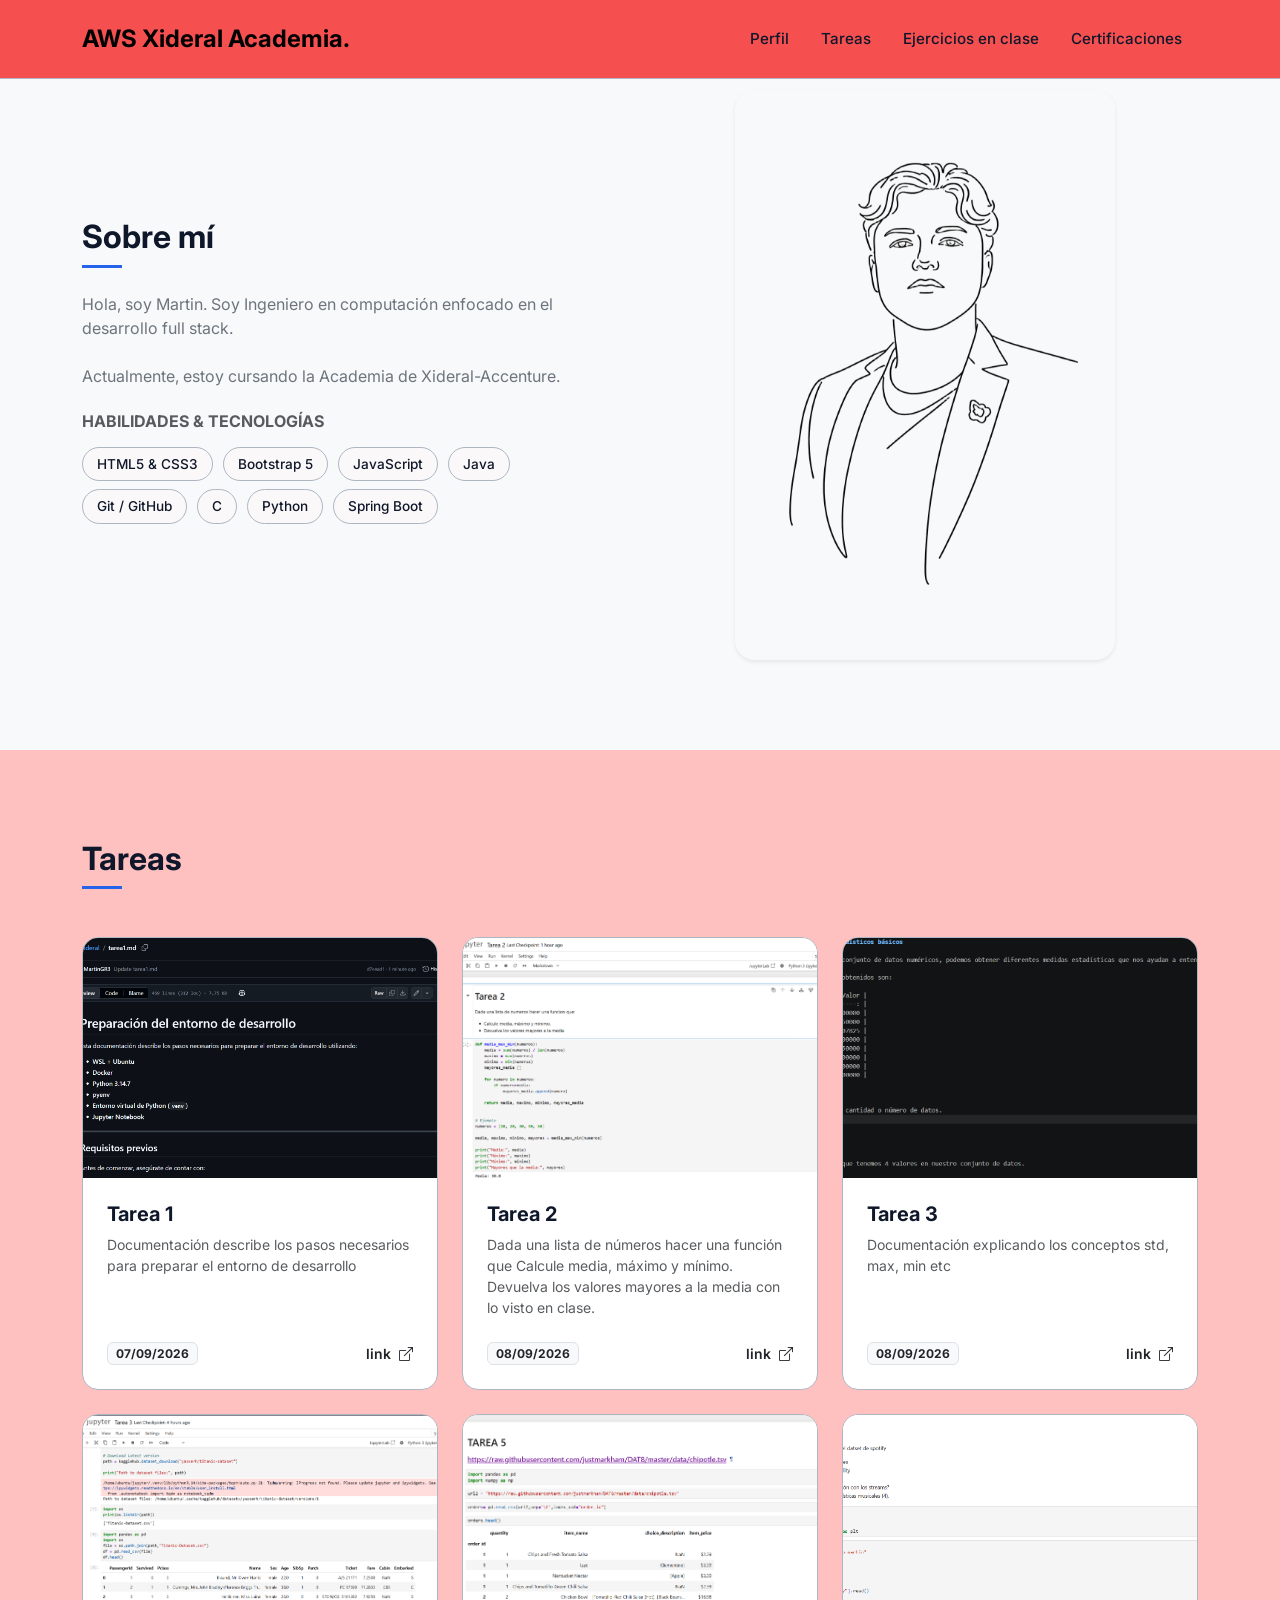
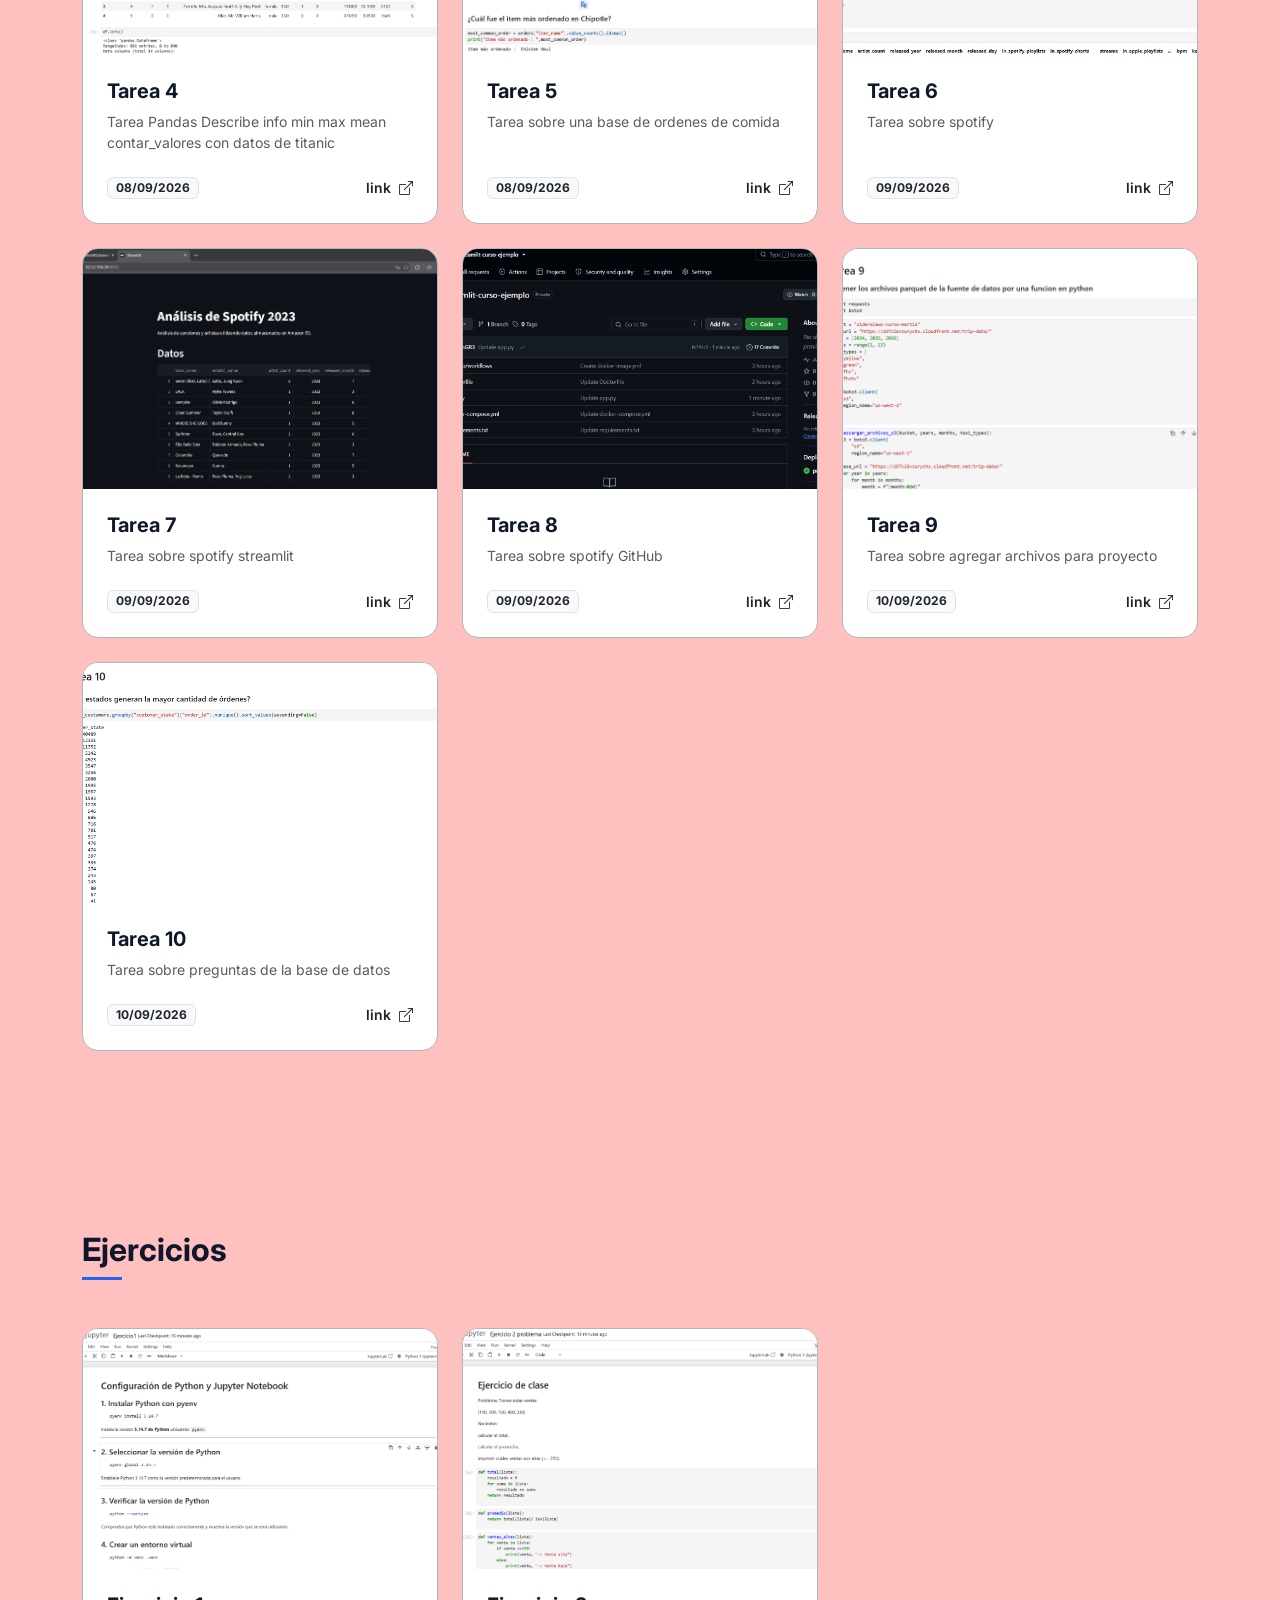
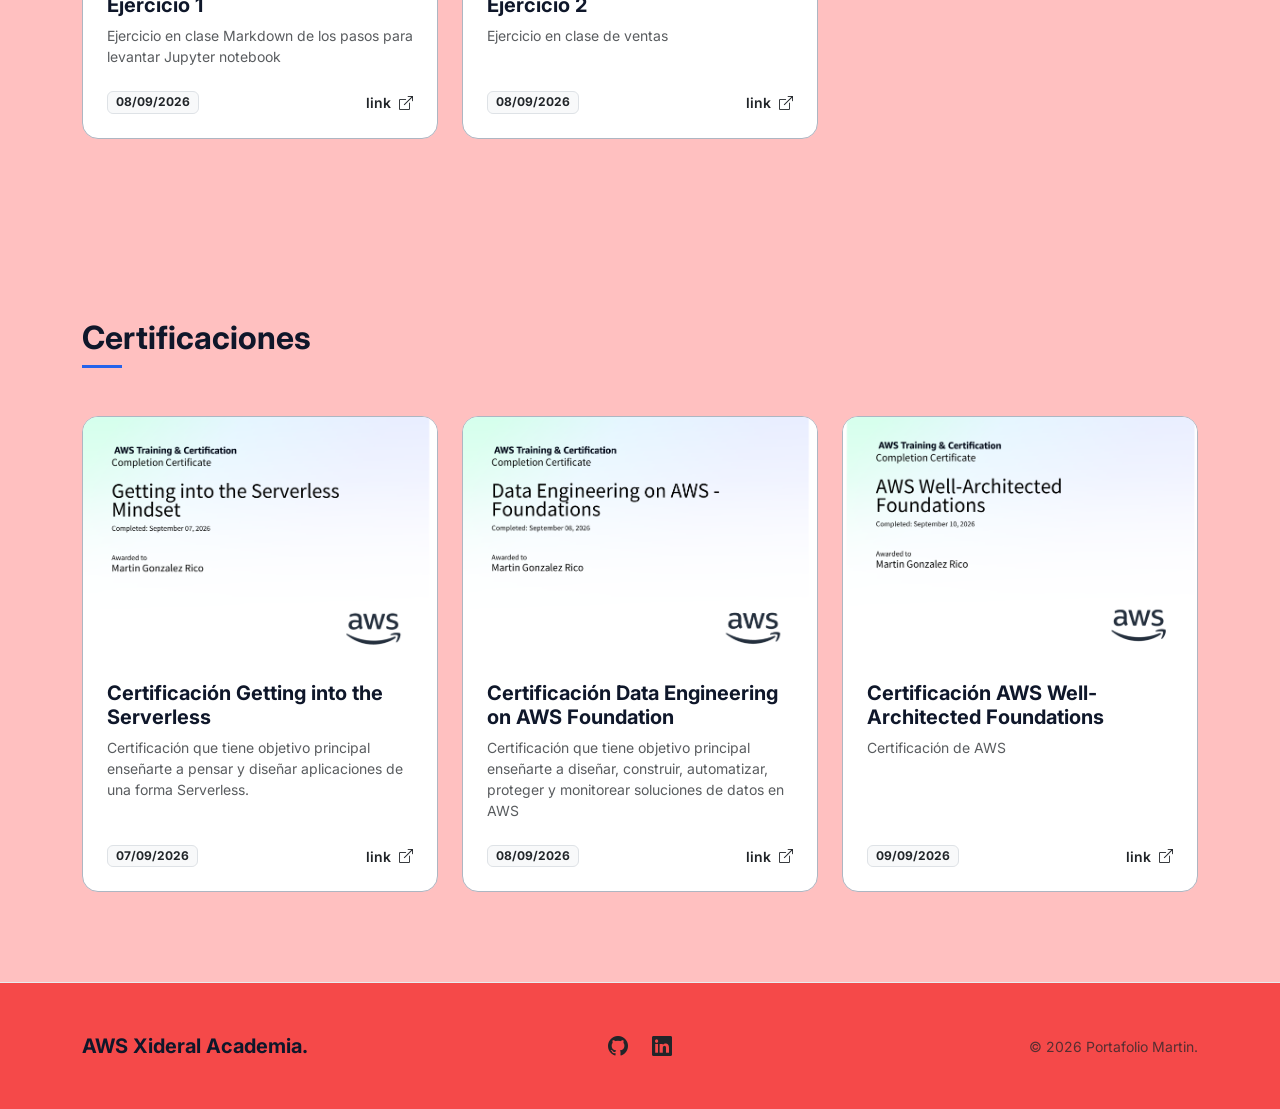
==== commit 5b6ddd73: "Correccion en tareas" ====
--- a/index.html
+++ b/index.html
@@ -213,7 +213,7 @@
                             </p>
                             <div class="d-flex justify-content-between align-items-center">
                                 <span class="badge text-bg-light text-dark border">09/09/2026</span>
-                                <a href="#" class="text-dark fw-semibold text-decoration-none small">link <i class="bi bi-box-arrow-up-right ms-1"></i></a>
+                                <a href="http://52.53.194.39:8501/" class="text-dark fw-semibold text-decoration-none small">link <i class="bi bi-box-arrow-up-right ms-1"></i></a>
                             </div>
                         </div>
                     </div>
@@ -230,7 +230,7 @@
                             </p>
                             <div class="d-flex justify-content-between align-items-center">
                                 <span class="badge text-bg-light text-dark border">09/09/2026</span>
-                                <a href="#" class="text-dark fw-semibold text-decoration-none small">link <i class="bi bi-box-arrow-up-right ms-1"></i></a>
+                                <a href="https://github.com/MartinGR3/streamlit-curso-ejemplo" class="text-dark fw-semibold text-decoration-none small">link <i class="bi bi-box-arrow-up-right ms-1"></i></a>
                             </div>
                         </div>
                     </div>
@@ -292,7 +292,7 @@
                         <div class="p-4 d-flex flex-column flex-grow-1">
                             <h3 class="fs-5 fw-bold mb-2">Ejercicio 1</h3>
                             <p class="text-muted small mb-4 flex-grow-1">
-                                Ejercicio en clase Markdown de los pasos para levantar jupiter notebook
+                                Ejercicio en clase Markdown de los pasos para levantar Jupyter notebook
                             </p>
                             <div class="d-flex justify-content-between align-items-center">
                                 <span class="badge text-bg-light text-dark border">08/09/2026</span>
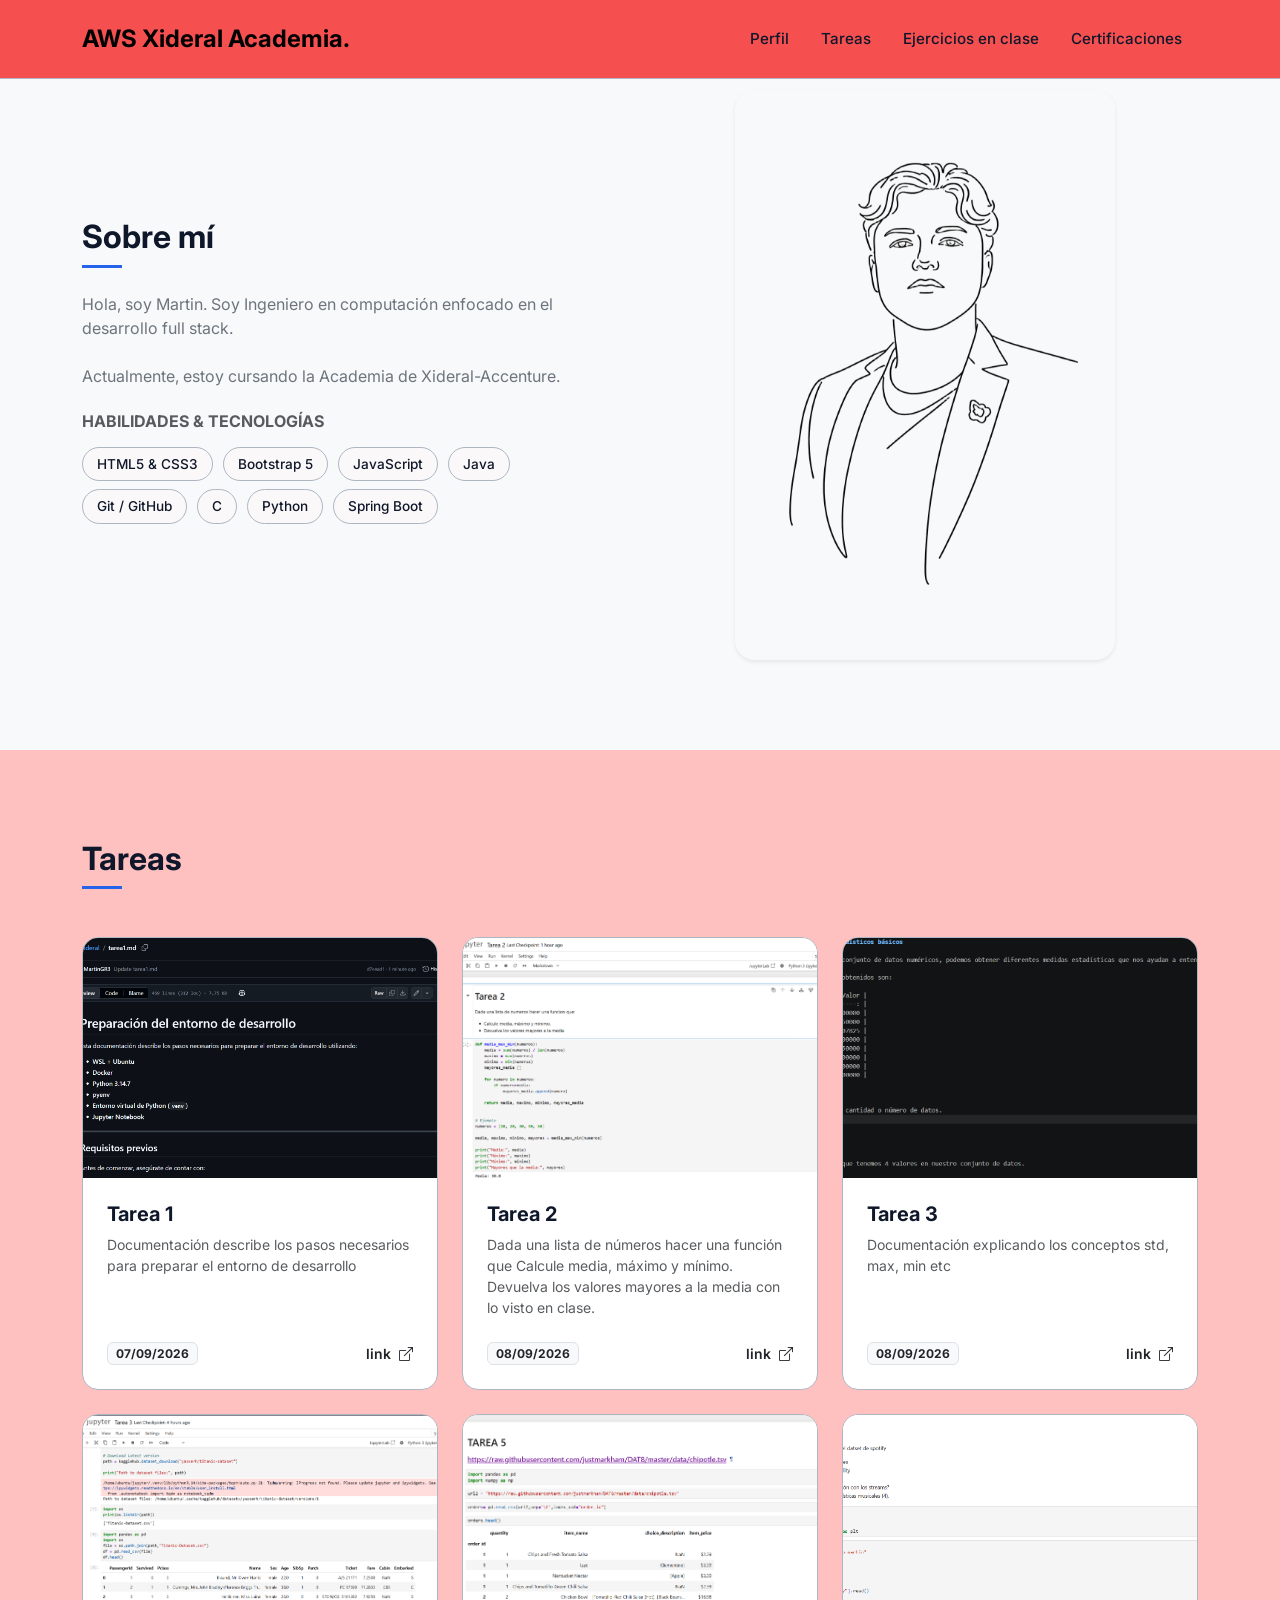
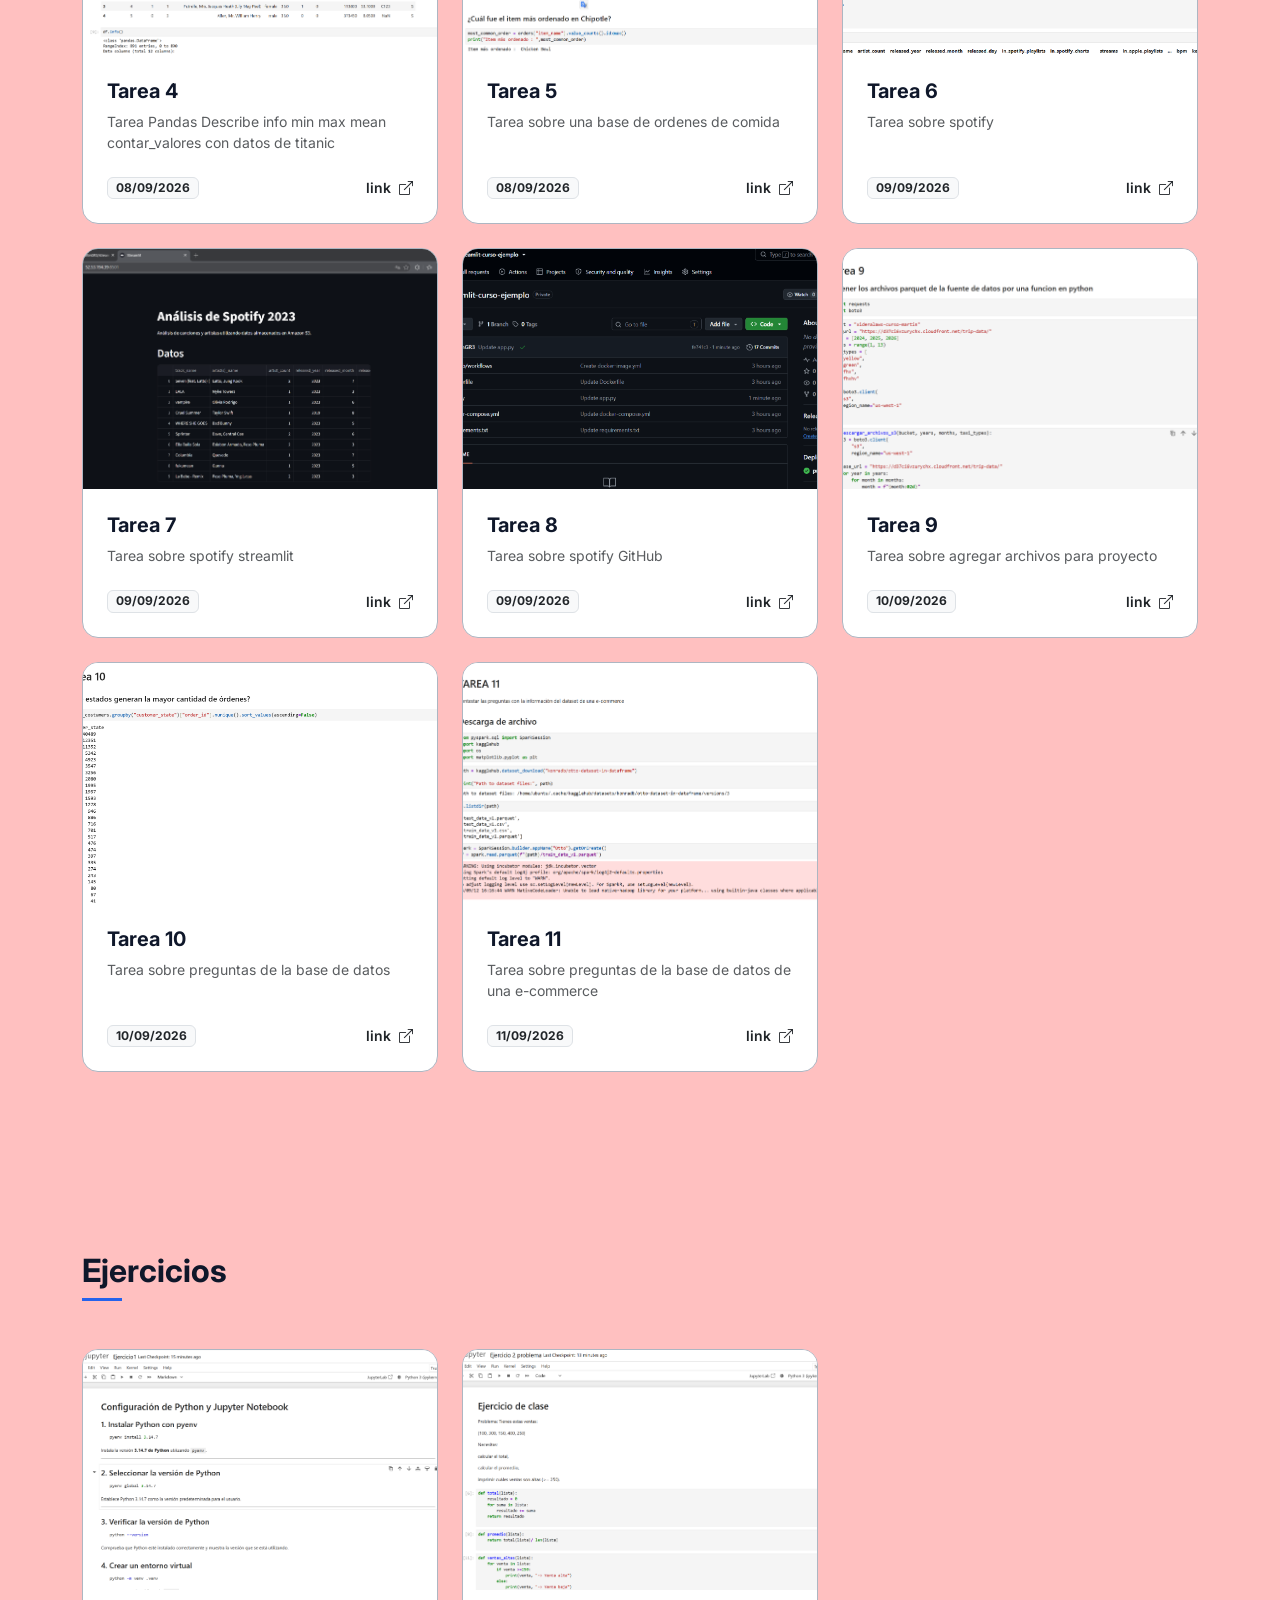
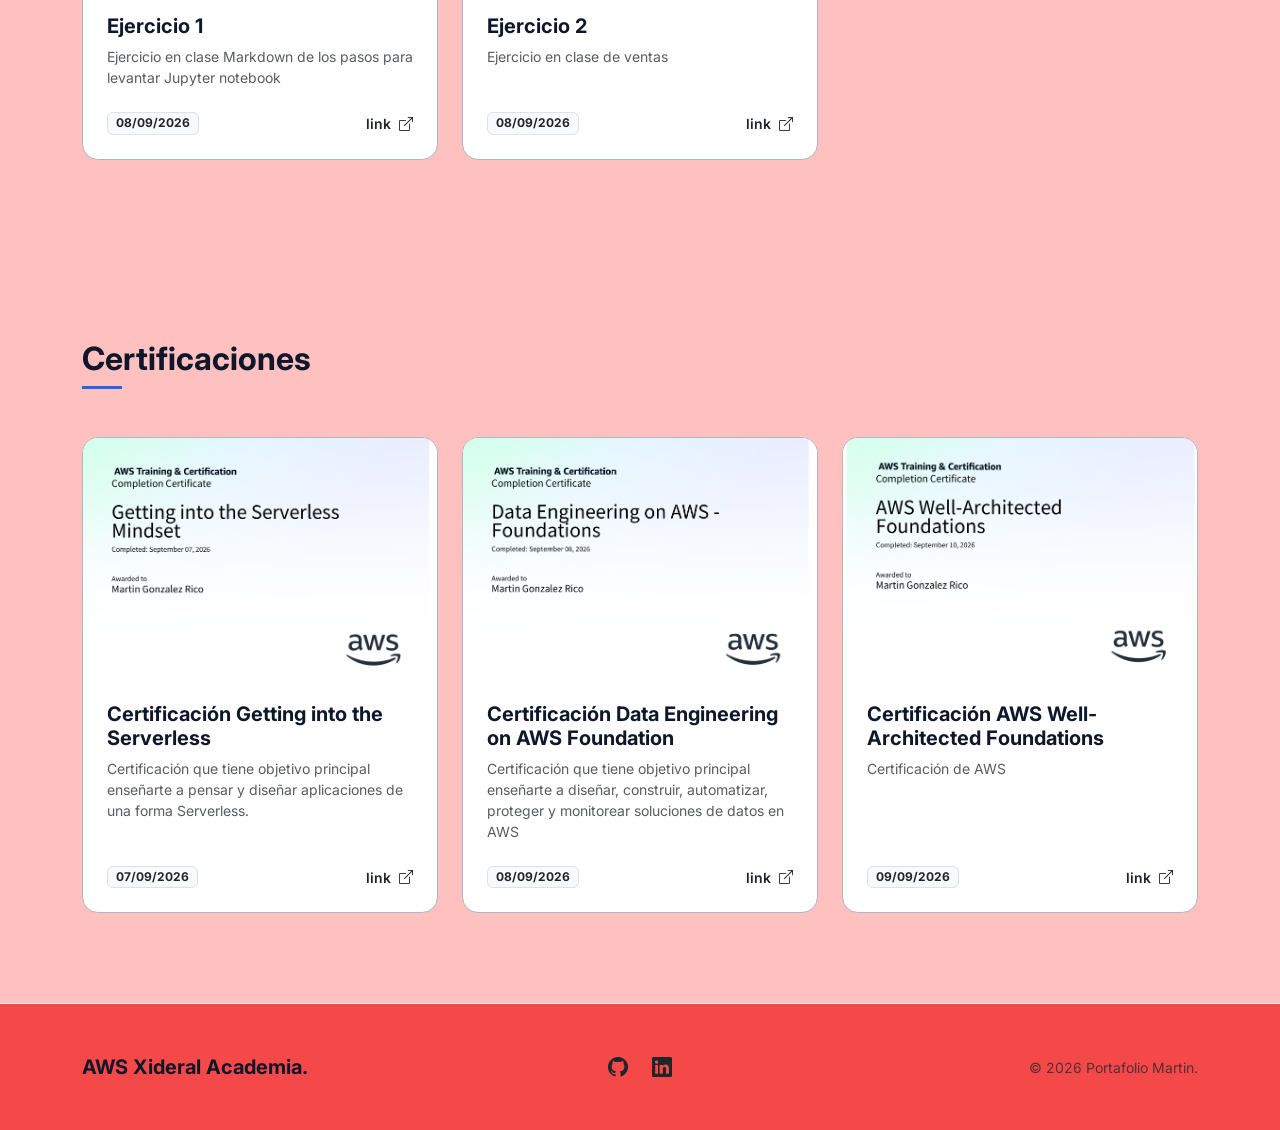
==== commit 2df97d2d: "Tarea 11" ====
--- a/index.html
+++ b/index.html
@@ -110,15 +110,15 @@
                             </p>
                             <div class="d-flex justify-content-between align-items-center">
                                 <span class="badge text-bg-light text-dark border">07/09/2026</span>
-                                <a href="tarea/tarea1.md" class="text-dark fw-semibold text-decoration-none small">link <i class="bi bi-box-arrow-up-right ms-1"></i></a>
-                            </div>
-                        </div>
-                    </div>
-                </div>
-                <div class="col-md-6 col-lg-4 animate-on-scroll">
-                    <div class="project-card d-flex flex-column">
-                        <div class="project-img-wrapper">
-                            <img src="img/Tarea 2.png" alt="tarea 2" class="project-img">
+                                <a href="tarea/Tarea1.md" class="text-dark fw-semibold text-decoration-none small">link <i class="bi bi-box-arrow-up-right ms-1"></i></a>
+                            </div>
+                        </div>
+                    </div>
+                </div>
+                <div class="col-md-6 col-lg-4 animate-on-scroll">
+                    <div class="project-card d-flex flex-column">
+                        <div class="project-img-wrapper">
+                            <img src="img/Tarea2.png" alt="tarea 2" class="project-img">
                         </div>
                         <div class="p-4 d-flex flex-column flex-grow-1">
                             <h3 class="fs-5 fw-bold mb-2">Tarea 2</h3>
@@ -128,15 +128,15 @@
                             </p>
                             <div class="d-flex justify-content-between align-items-center">
                                 <span class="badge text-bg-light text-dark border">08/09/2026</span>
-                                <a href="tarea/Tarea 2.html" class="text-dark fw-semibold text-decoration-none small">link <i class="bi bi-box-arrow-up-right ms-1"></i></a>
-                            </div>
-                        </div>
-                    </div>
-                </div>
-                <div class="col-md-6 col-lg-4 animate-on-scroll">
-                    <div class="project-card d-flex flex-column">
-                        <div class="project-img-wrapper">
-                            <img src="img/Tarea 3.png" alt="tarea 3" class="project-img">
+                                <a href="tarea/Tarea2.html" class="text-dark fw-semibold text-decoration-none small">link <i class="bi bi-box-arrow-up-right ms-1"></i></a>
+                            </div>
+                        </div>
+                    </div>
+                </div>
+                <div class="col-md-6 col-lg-4 animate-on-scroll">
+                    <div class="project-card d-flex flex-column">
+                        <div class="project-img-wrapper">
+                            <img src="img/Tarea3.png" alt="tarea 3" class="project-img">
                         </div>
                         <div class="p-4 d-flex flex-column flex-grow-1">
                             <h3 class="fs-5 fw-bold mb-2">Tarea 3</h3>
@@ -145,15 +145,15 @@
                             </p>
                             <div class="d-flex justify-content-between align-items-center">
                                 <span class="badge text-bg-light text-dark border">08/09/2026</span>
-                                <a href="tarea/Tarea 3.md" class="text-dark fw-semibold text-decoration-none small">link <i class="bi bi-box-arrow-up-right ms-1"></i></a>
-                            </div>
-                        </div>
-                    </div>
-                </div>
-                <div class="col-md-6 col-lg-4 animate-on-scroll">
-                    <div class="project-card d-flex flex-column">
-                        <div class="project-img-wrapper">
-                            <img src="img/Tarea 4.png" alt="tarea 4" class="project-img">
+                                <a href="tarea/Tarea3.md" class="text-dark fw-semibold text-decoration-none small">link <i class="bi bi-box-arrow-up-right ms-1"></i></a>
+                            </div>
+                        </div>
+                    </div>
+                </div>
+                <div class="col-md-6 col-lg-4 animate-on-scroll">
+                    <div class="project-card d-flex flex-column">
+                        <div class="project-img-wrapper">
+                            <img src="img/Tarea4.png" alt="tarea 4" class="project-img">
                         </div>
                         <div class="p-4 d-flex flex-column flex-grow-1">
                             <h3 class="fs-5 fw-bold mb-2">Tarea 4</h3>
@@ -162,15 +162,15 @@
                             </p>
                             <div class="d-flex justify-content-between align-items-center">
                                 <span class="badge text-bg-light text-dark border">08/09/2026</span>
-                                <a href="tarea/Tarea 4.html" class="text-dark fw-semibold text-decoration-none small">link <i class="bi bi-box-arrow-up-right ms-1"></i></a>
-                            </div>
-                        </div>
-                    </div>
-                </div>
-                <div class="col-md-6 col-lg-4 animate-on-scroll">
-                    <div class="project-card d-flex flex-column">
-                        <div class="project-img-wrapper">
-                            <img src="img/Tarea 5.png" alt="tarea 5" class="project-img">
+                                <a href="tarea/Tarea4.html" class="text-dark fw-semibold text-decoration-none small">link <i class="bi bi-box-arrow-up-right ms-1"></i></a>
+                            </div>
+                        </div>
+                    </div>
+                </div>
+                <div class="col-md-6 col-lg-4 animate-on-scroll">
+                    <div class="project-card d-flex flex-column">
+                        <div class="project-img-wrapper">
+                            <img src="img/Tarea5.png" alt="tarea 5" class="project-img">
                         </div>
                         <div class="p-4 d-flex flex-column flex-grow-1">
                             <h3 class="fs-5 fw-bold mb-2">Tarea 5</h3>
@@ -179,15 +179,15 @@
                             </p>
                             <div class="d-flex justify-content-between align-items-center">
                                 <span class="badge text-bg-light text-dark border">08/09/2026</span>
-                                <a href="tarea/Tarea 5.html" class="text-dark fw-semibold text-decoration-none small">link <i class="bi bi-box-arrow-up-right ms-1"></i></a>
-                            </div>
-                        </div>
-                    </div>
-                </div>
-                <div class="col-md-6 col-lg-4 animate-on-scroll">
-                    <div class="project-card d-flex flex-column">
-                        <div class="project-img-wrapper">
-                            <img src="img/Tarea 6.png" alt="tarea 6" class="project-img">
+                                <a href="tarea/Tarea5.html" class="text-dark fw-semibold text-decoration-none small">link <i class="bi bi-box-arrow-up-right ms-1"></i></a>
+                            </div>
+                        </div>
+                    </div>
+                </div>
+                <div class="col-md-6 col-lg-4 animate-on-scroll">
+                    <div class="project-card d-flex flex-column">
+                        <div class="project-img-wrapper">
+                            <img src="img/Tarea6.png" alt="tarea 6" class="project-img">
                         </div>
                         <div class="p-4 d-flex flex-column flex-grow-1">
                             <h3 class="fs-5 fw-bold mb-2">Tarea 6</h3>
@@ -196,15 +196,15 @@
                             </p>
                             <div class="d-flex justify-content-between align-items-center">
                                 <span class="badge text-bg-light text-dark border">09/09/2026</span>
-                                <a href="tarea/Tarea 6.html" class="text-dark fw-semibold text-decoration-none small">link <i class="bi bi-box-arrow-up-right ms-1"></i></a>
-                            </div>
-                        </div>
-                    </div>
-                </div>
-                <div class="col-md-6 col-lg-4 animate-on-scroll">
-                    <div class="project-card d-flex flex-column">
-                        <div class="project-img-wrapper">
-                            <img src="img/Tarea 7.png" alt="tarea 7" class="project-img">
+                                <a href="tarea/Tarea6.html" class="text-dark fw-semibold text-decoration-none small">link <i class="bi bi-box-arrow-up-right ms-1"></i></a>
+                            </div>
+                        </div>
+                    </div>
+                </div>
+                <div class="col-md-6 col-lg-4 animate-on-scroll">
+                    <div class="project-card d-flex flex-column">
+                        <div class="project-img-wrapper">
+                            <img src="img/Tarea7.png" alt="tarea 7" class="project-img">
                         </div>
                         <div class="p-4 d-flex flex-column flex-grow-1">
                             <h3 class="fs-5 fw-bold mb-2">Tarea 7</h3>
@@ -221,7 +221,7 @@
                 <div class="col-md-6 col-lg-4 animate-on-scroll">
                     <div class="project-card d-flex flex-column">
                         <div class="project-img-wrapper">
-                            <img src="img/Tarea 8.png" alt="tarea 8" class="project-img">
+                            <img src="img/Tarea8.png" alt="tarea 8" class="project-img">
                         </div>
                         <div class="p-4 d-flex flex-column flex-grow-1">
                             <h3 class="fs-5 fw-bold mb-2">Tarea 8</h3>
@@ -239,7 +239,7 @@
                 <div class="col-md-6 col-lg-4 animate-on-scroll">
                     <div class="project-card d-flex flex-column">
                         <div class="project-img-wrapper">
-                            <img src="img/Tarea 9.png" alt="tarea 9" class="project-img">
+                            <img src="img/Tarea9.png" alt="tarea 9" class="project-img">
                         </div>
                         <div class="p-4 d-flex flex-column flex-grow-1">
                             <h3 class="fs-5 fw-bold mb-2">Tarea 9</h3>
@@ -248,15 +248,15 @@
                             </p>
                             <div class="d-flex justify-content-between align-items-center">
                                 <span class="badge text-bg-light text-dark border">10/09/2026</span>
-                                <a href="tarea/Tarea 9.html" class="text-dark fw-semibold text-decoration-none small">link <i class="bi bi-box-arrow-up-right ms-1"></i></a>
-                            </div>
-                        </div>
-                    </div>
-                </div>
-                <div class="col-md-6 col-lg-4 animate-on-scroll">
-                    <div class="project-card d-flex flex-column">
-                        <div class="project-img-wrapper">
-                            <img src="img/Tarea 10.png" alt="tarea 10" class="project-img">
+                                <a href="tarea/Tarea9.html" class="text-dark fw-semibold text-decoration-none small">link <i class="bi bi-box-arrow-up-right ms-1"></i></a>
+                            </div>
+                        </div>
+                    </div>
+                </div>
+                <div class="col-md-6 col-lg-4 animate-on-scroll">
+                    <div class="project-card d-flex flex-column">
+                        <div class="project-img-wrapper">
+                            <img src="img/Tarea10.png" alt="tarea 10" class="project-img">
                         </div>
                         <div class="p-4 d-flex flex-column flex-grow-1">
                             <h3 class="fs-5 fw-bold mb-2">Tarea 10</h3>
@@ -265,11 +265,29 @@
                             </p>
                             <div class="d-flex justify-content-between align-items-center">
                                 <span class="badge text-bg-light text-dark border">10/09/2026</span>
-                                <a href="tarea/Tarea 10.html" class="text-dark fw-semibold text-decoration-none small">link <i class="bi bi-box-arrow-up-right ms-1"></i></a>
-                            </div>
-                        </div>
-                    </div>
-                </div>
+                                <a href="tarea/Tarea10.html" class="text-dark fw-semibold text-decoration-none small">link <i class="bi bi-box-arrow-up-right ms-1"></i></a>
+                            </div>
+                        </div>
+                    </div>
+                </div>
+                <div class="col-md-6 col-lg-4 animate-on-scroll">
+                    <div class="project-card d-flex flex-column">
+                        <div class="project-img-wrapper">
+                            <img src="img/Tarea11.png" alt="tarea 11" class="project-img">
+                        </div>
+                        <div class="p-4 d-flex flex-column flex-grow-1">
+                            <h3 class="fs-5 fw-bold mb-2">Tarea 11</h3>
+                            <p class="text-muted small mb-4 flex-grow-1">
+                                Tarea sobre preguntas de la base de datos de una e-commerce
+                            </p>
+                            <div class="d-flex justify-content-between align-items-center">
+                                <span class="badge text-bg-light text-dark border">11/09/2026</span>
+                                <a href="tarea/Tarea11.html" class="text-dark fw-semibold text-decoration-none small">link <i class="bi bi-box-arrow-up-right ms-1"></i></a>
+                            </div>
+                        </div>
+                    </div>
+                </div>
+
 
             </div>
         </div>
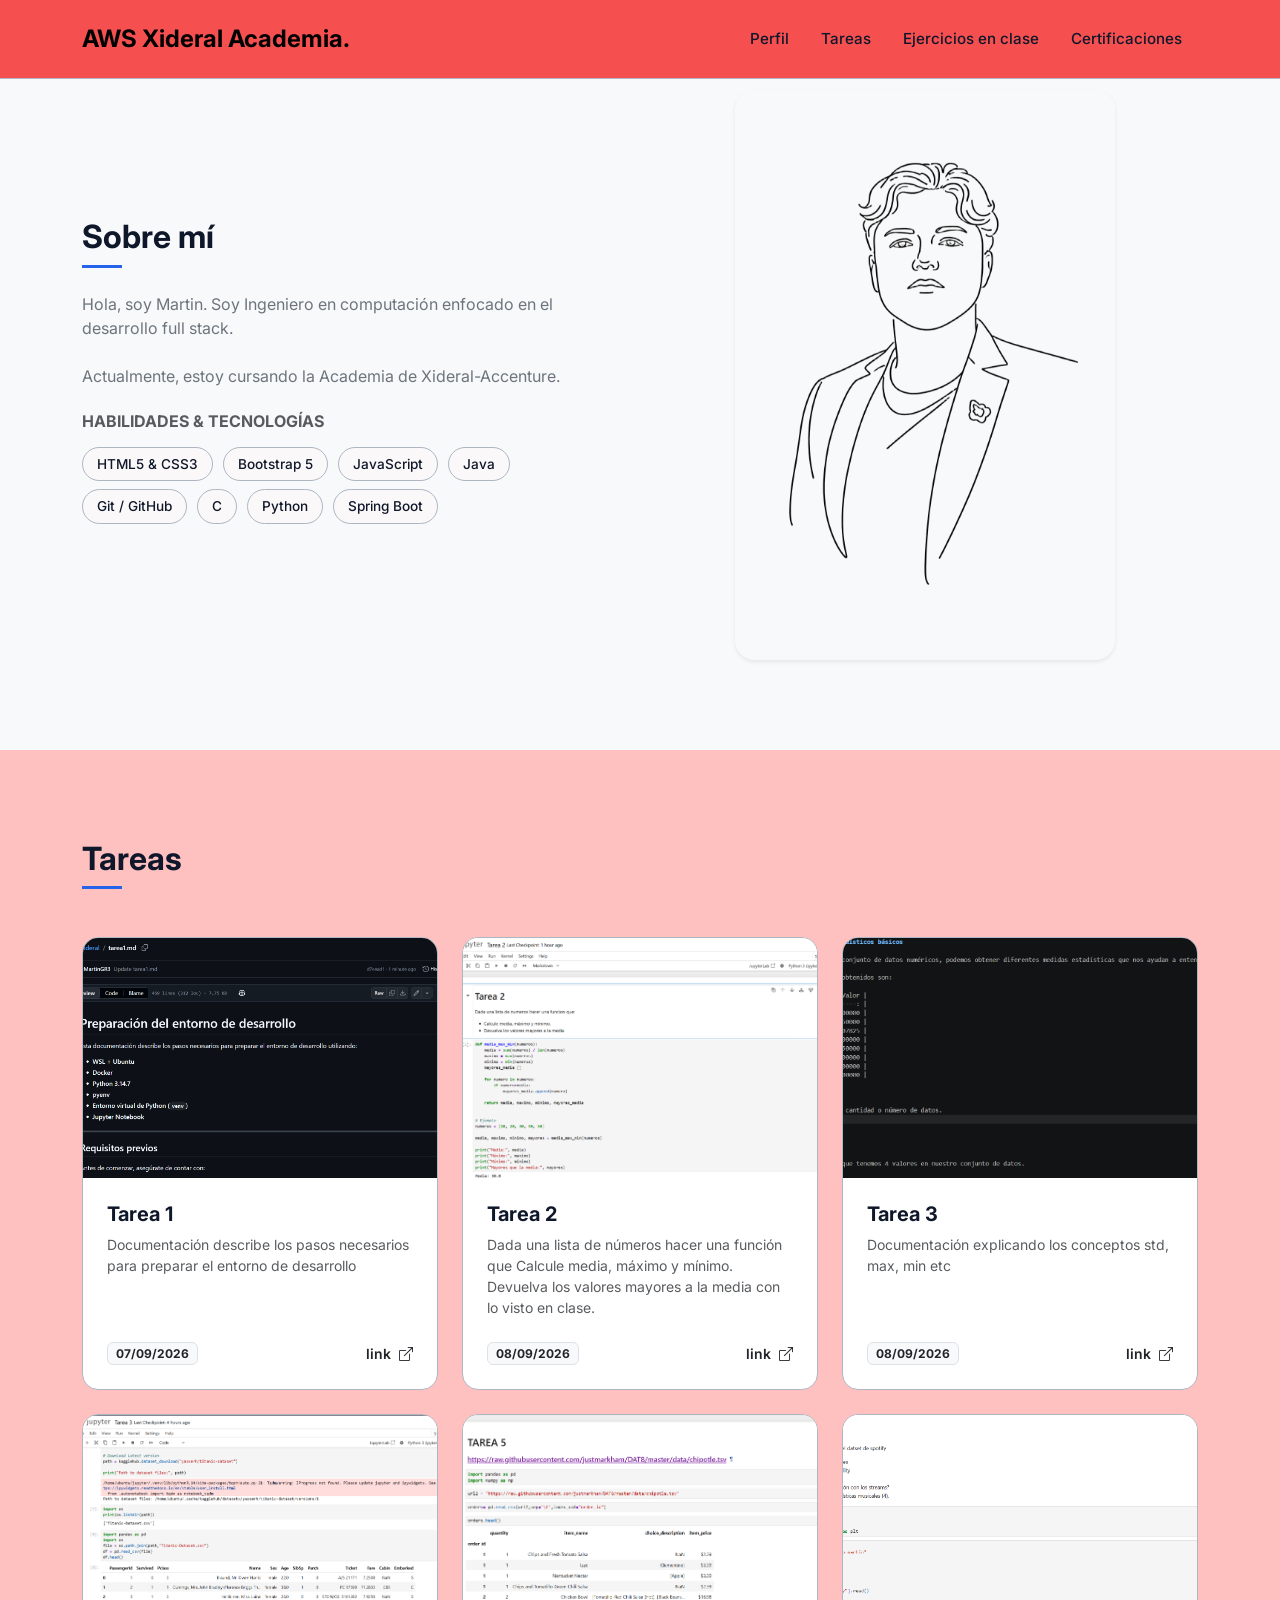
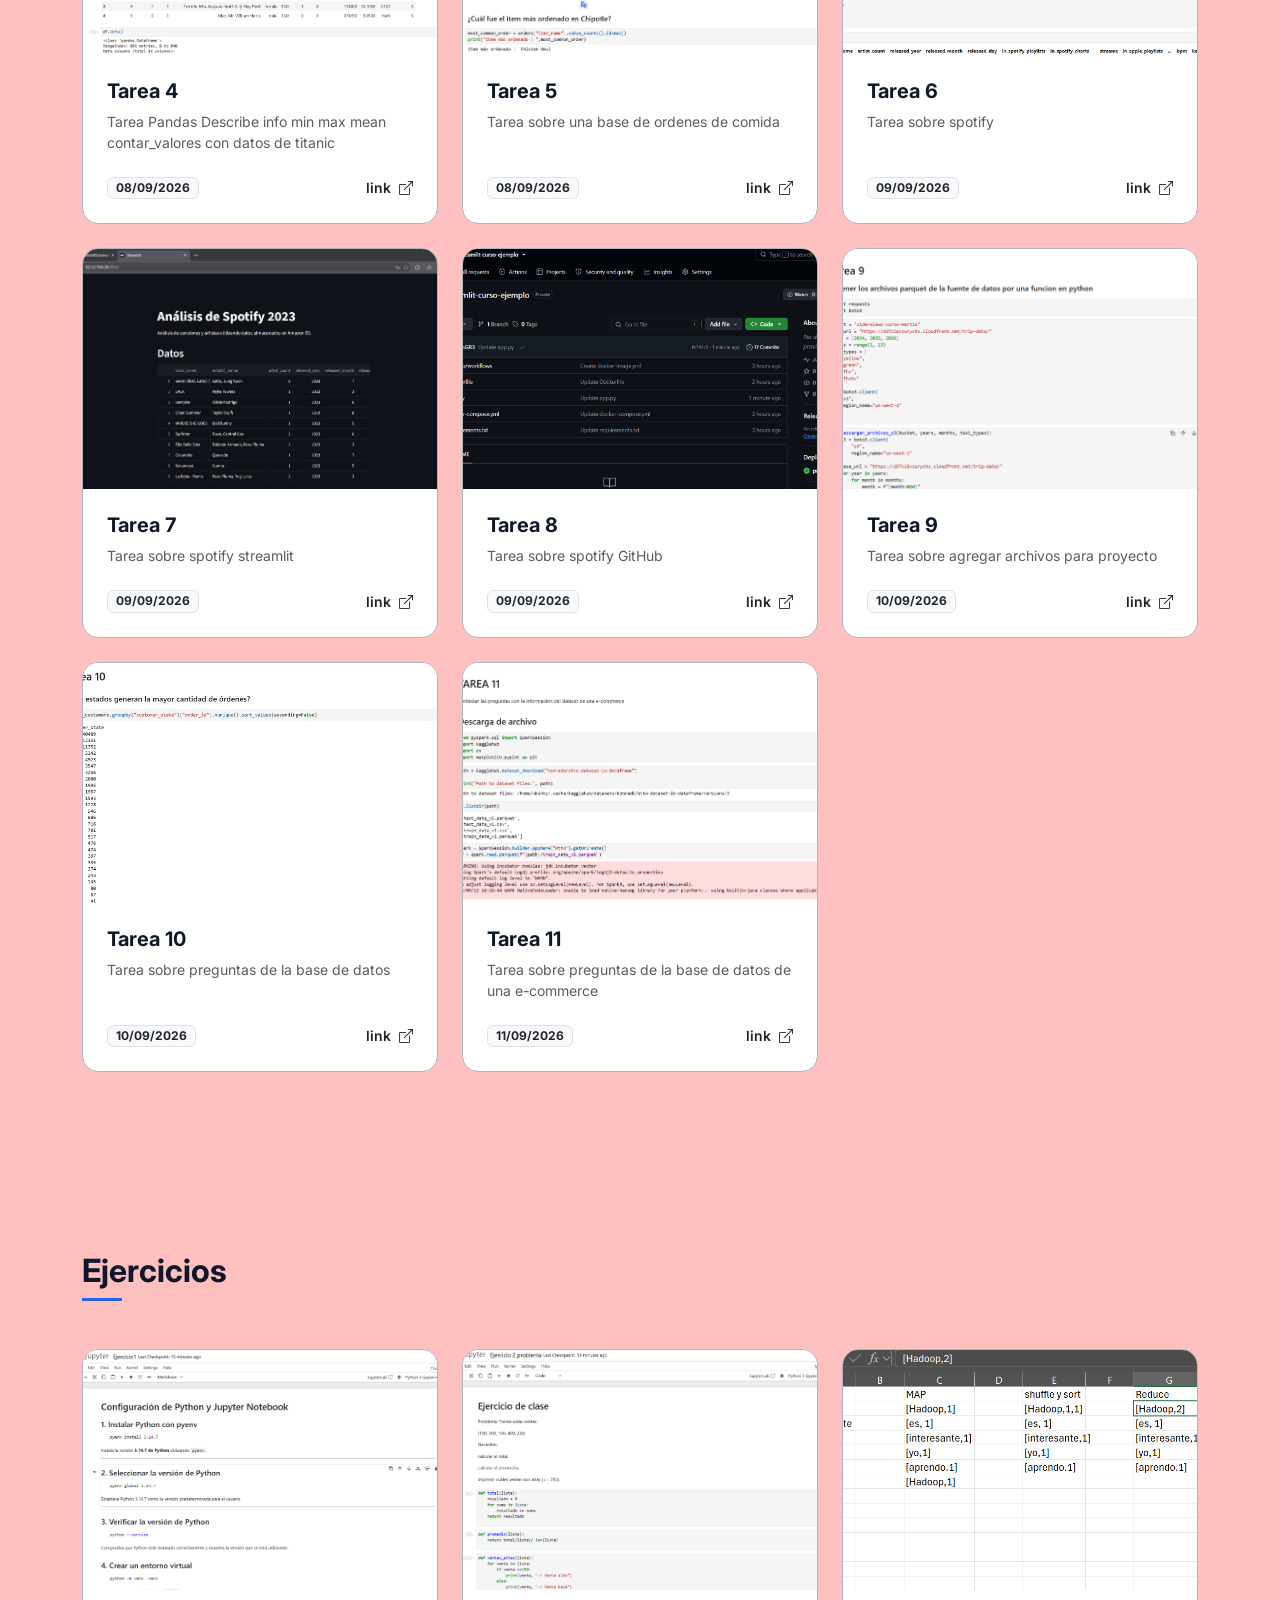
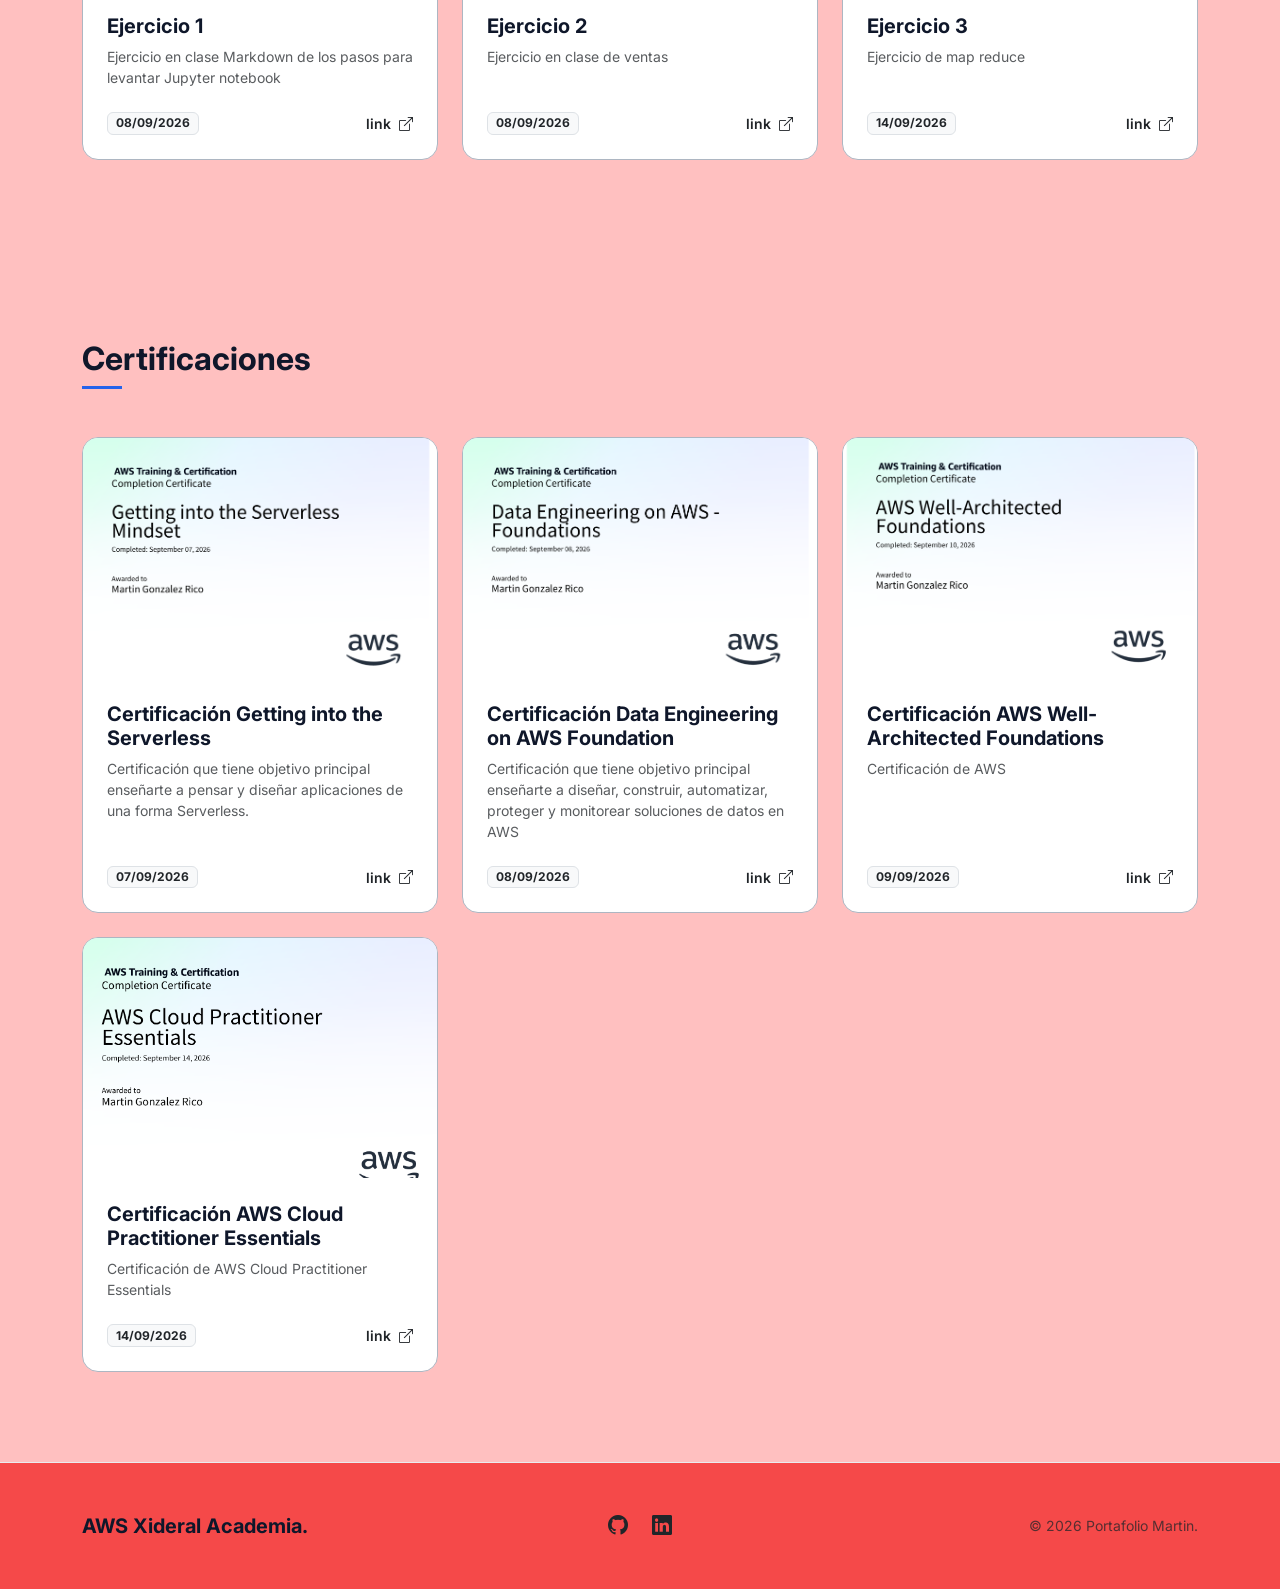
==== commit 3d1f4459: "Ejercicio 3 y Certificacion AWS" ====
--- a/index.html
+++ b/index.html
@@ -322,7 +322,7 @@
                 <div class="col-md-6 col-lg-4 animate-on-scroll">
                     <div class="project-card d-flex flex-column">
                         <div class="project-img-wrapper">
-                            <img src="img/Ejercicio2.png" alt="Ejercicio 1" class="project-img">
+                            <img src="img/Ejercicio2.png" alt="Ejercicio 2" class="project-img">
                         </div>
                         <div class="p-4 d-flex flex-column flex-grow-1">
                             <h3 class="fs-5 fw-bold mb-2">Ejercicio 2</h3>
@@ -332,6 +332,23 @@
                             <div class="d-flex justify-content-between align-items-center">
                                 <span class="badge text-bg-light text-dark border">08/09/2026</span>
                                 <a href="Ejercicio/Ejercicio 2 problema.html" class="text-dark fw-semibold text-decoration-none small">link <i class="bi bi-box-arrow-up-right ms-1"></i></a>
+                            </div>
+                        </div>
+                    </div>
+                </div>
+                <div class="col-md-6 col-lg-4 animate-on-scroll">
+                    <div class="project-card d-flex flex-column">
+                        <div class="project-img-wrapper">
+                            <img src="img/Ejercicio3.png" alt="Ejercicio 3" class="project-img">
+                        </div>
+                        <div class="p-4 d-flex flex-column flex-grow-1">
+                            <h3 class="fs-5 fw-bold mb-2">Ejercicio 3</h3>
+                            <p class="text-muted small mb-4 flex-grow-1">
+                                Ejercicio de map reduce
+                            </p>
+                            <div class="d-flex justify-content-between align-items-center">
+                                <span class="badge text-bg-light text-dark border">14/09/2026</span>
+                                <a href="Ejercicio/EjercicioMapReduce.xlsx" class="text-dark fw-semibold text-decoration-none small">link <i class="bi bi-box-arrow-up-right ms-1"></i></a>
                             </div>
                         </div>
                     </div>
@@ -388,7 +405,7 @@
                  <div class="col-md-6 col-lg-4 animate-on-scroll">
                     <div class="project-card d-flex flex-column">
                         <div class="project-img-wrapper">
-                            <img src="img/Architected.png" alt="Certificación 2" class="project-img">
+                            <img src="img/Architected.png" alt="Certificación 3" class="project-img">
                         </div>
                         <div class="p-4 d-flex flex-column flex-grow-1">
                             <h3 class="fs-5 fw-bold mb-2">Certificación AWS Well-Architected Foundations</h3>
@@ -402,6 +419,24 @@
                         </div>
                     </div>
                 </div>
+                <div class="col-md-6 col-lg-4 animate-on-scroll">
+                    <div class="project-card d-flex flex-column">
+                        <div class="project-img-wrapper">
+                            <img src="img/aws.png" alt="Certificación 4" class="project-img">
+                        </div>
+                        <div class="p-4 d-flex flex-column flex-grow-1">
+                            <h3 class="fs-5 fw-bold mb-2">Certificación AWS Cloud Practitioner Essentials</h3>
+                            <p class="text-muted small mb-4 flex-grow-1">
+                                Certificación de AWS Cloud Practitioner Essentials
+                            </p>
+                            <div class="d-flex justify-content-between align-items-center">
+                                <span class="badge text-bg-light text-dark border">14/09/2026</span>
+                                <a href="certificacion/AWS Cloud Practitioner.pdf" class="text-dark fw-semibold text-decoration-none small">link <i class="bi bi-box-arrow-up-right ms-1"></i></a>
+                            </div>
+                        </div>
+                    </div>
+                </div>
+
             </div>
         </div>
     </section>
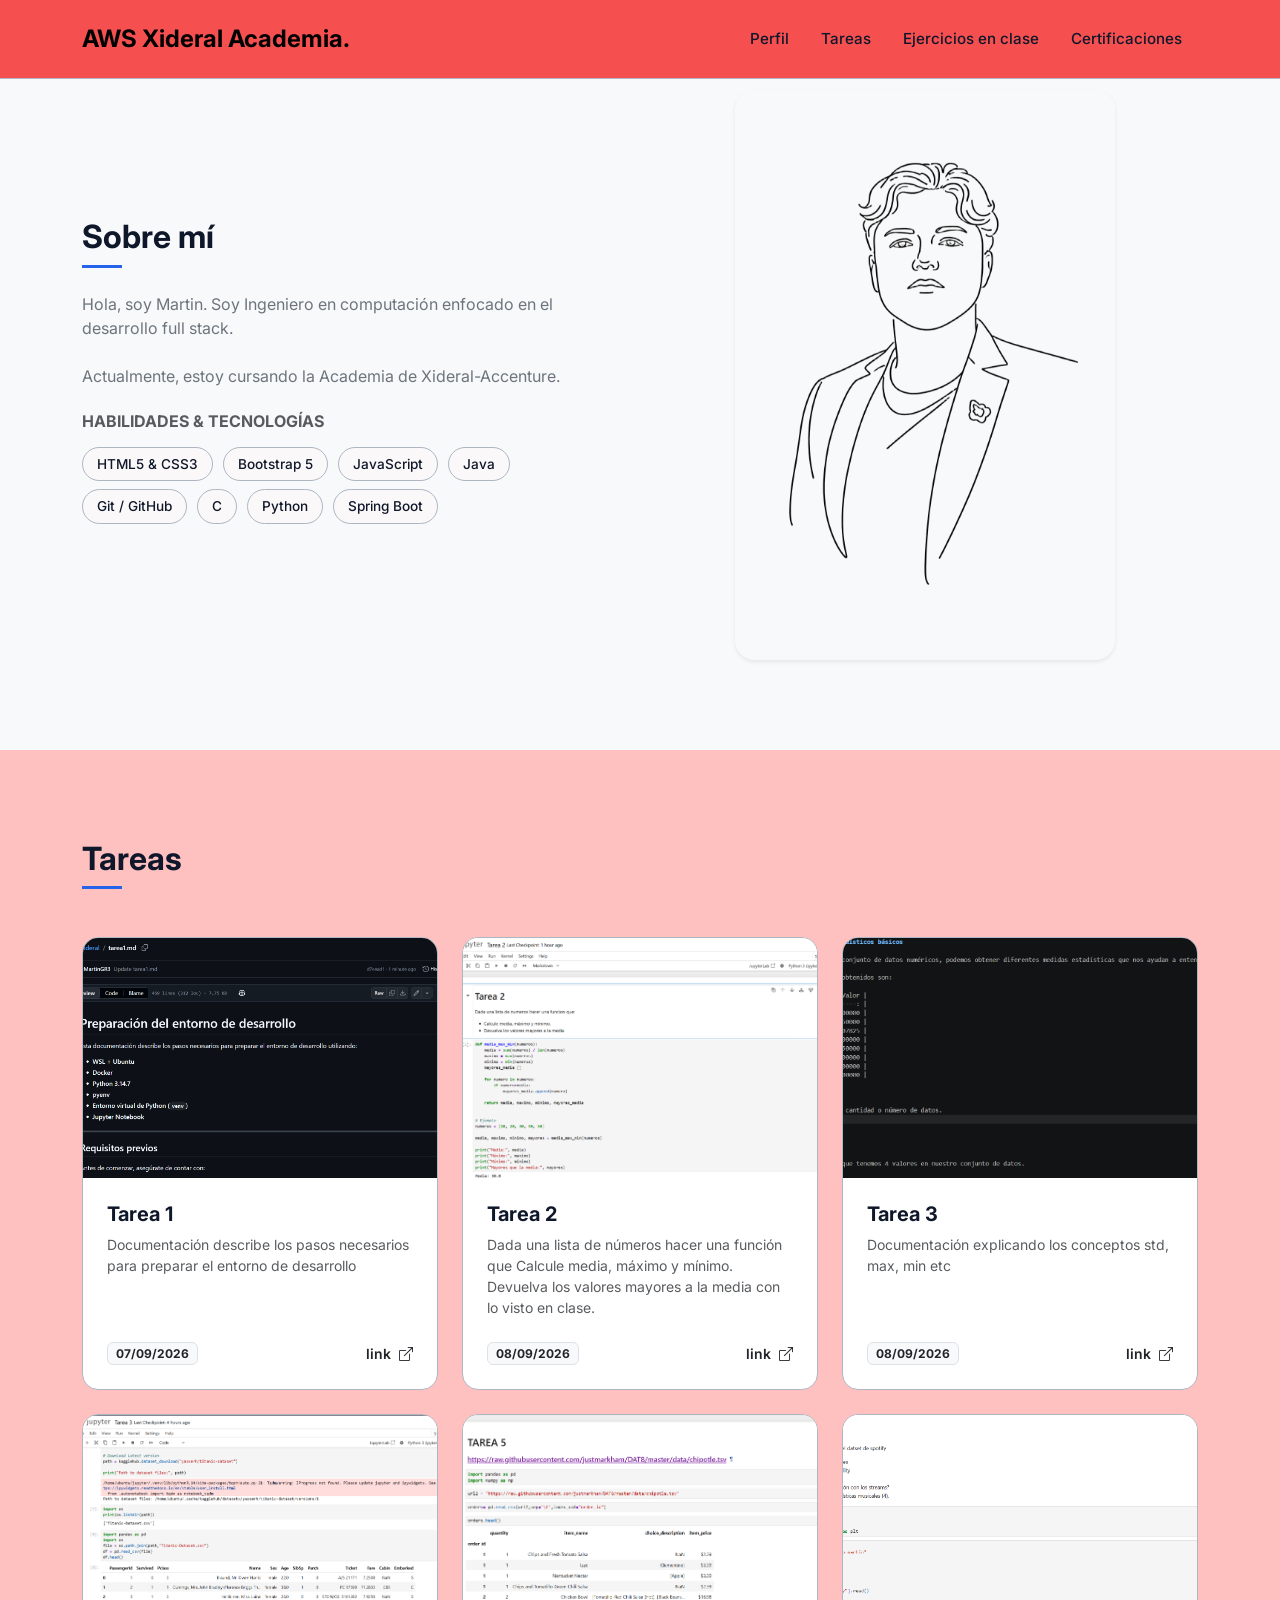
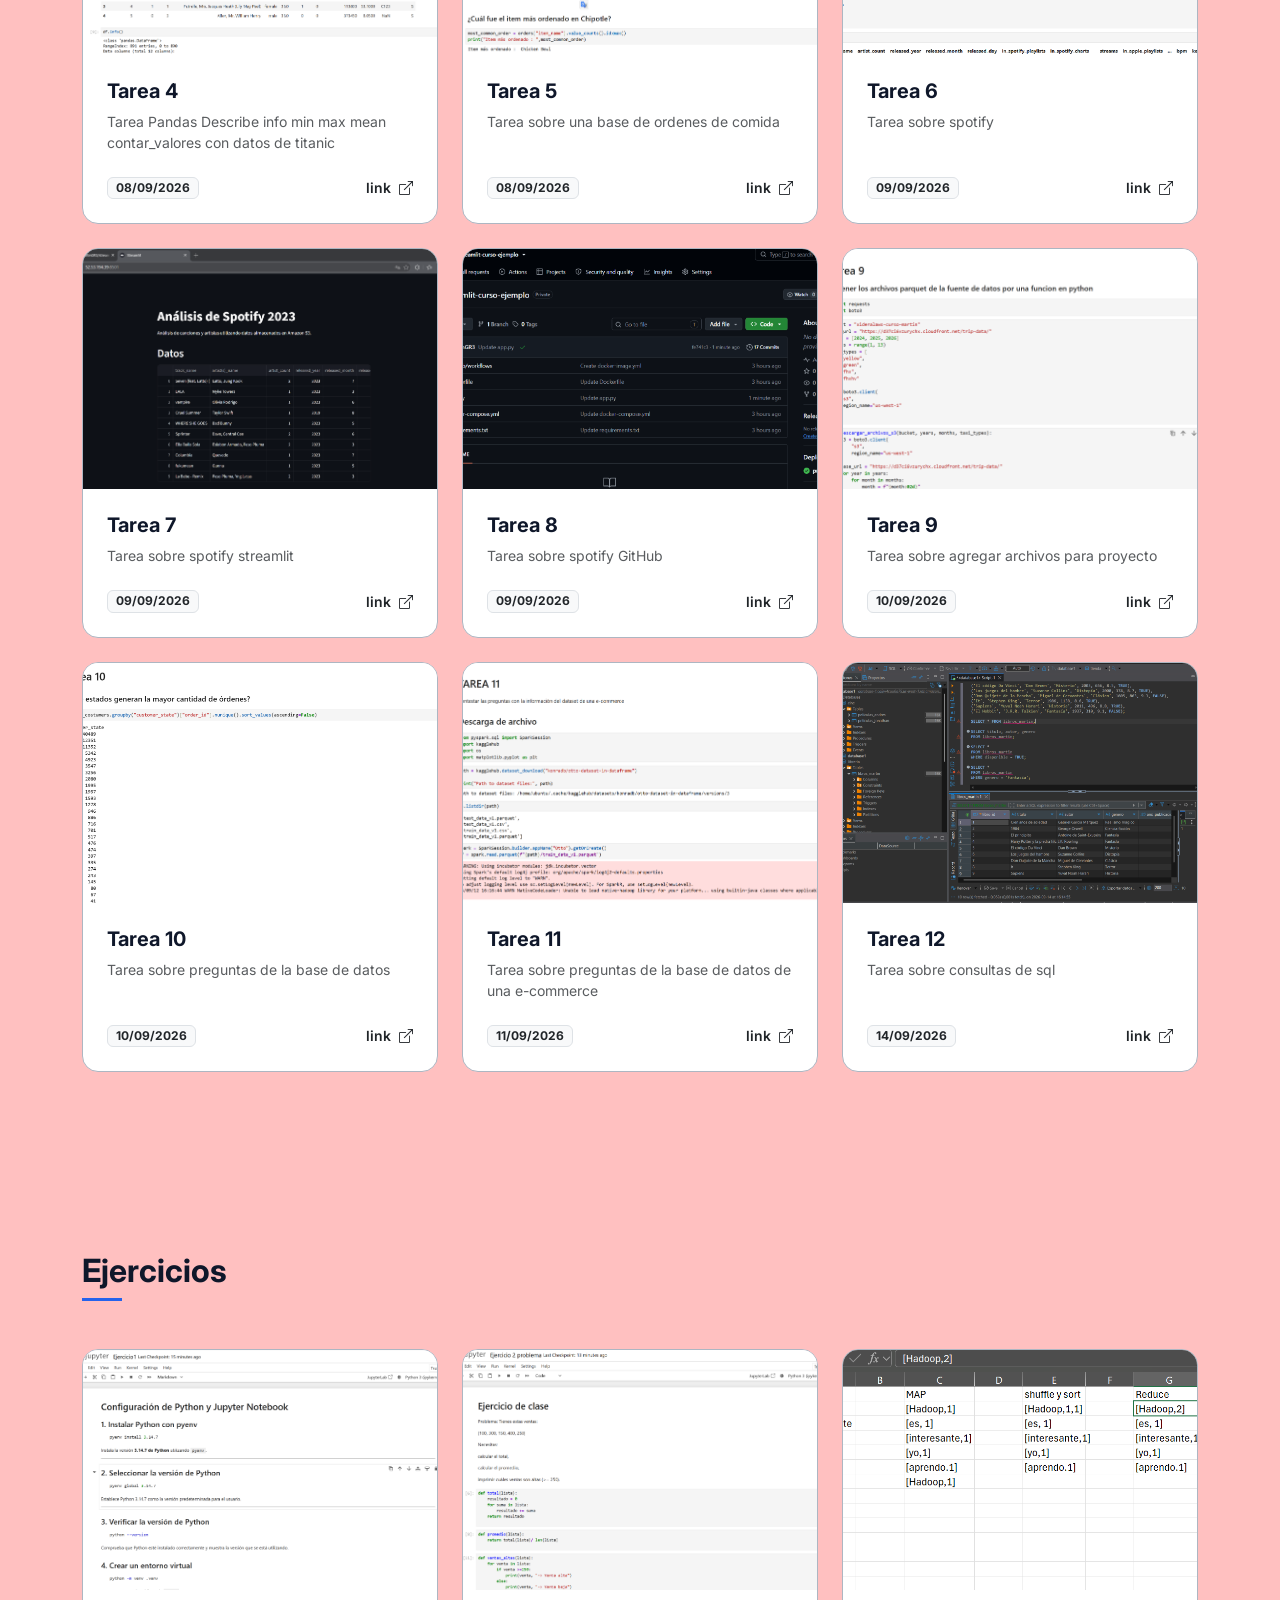
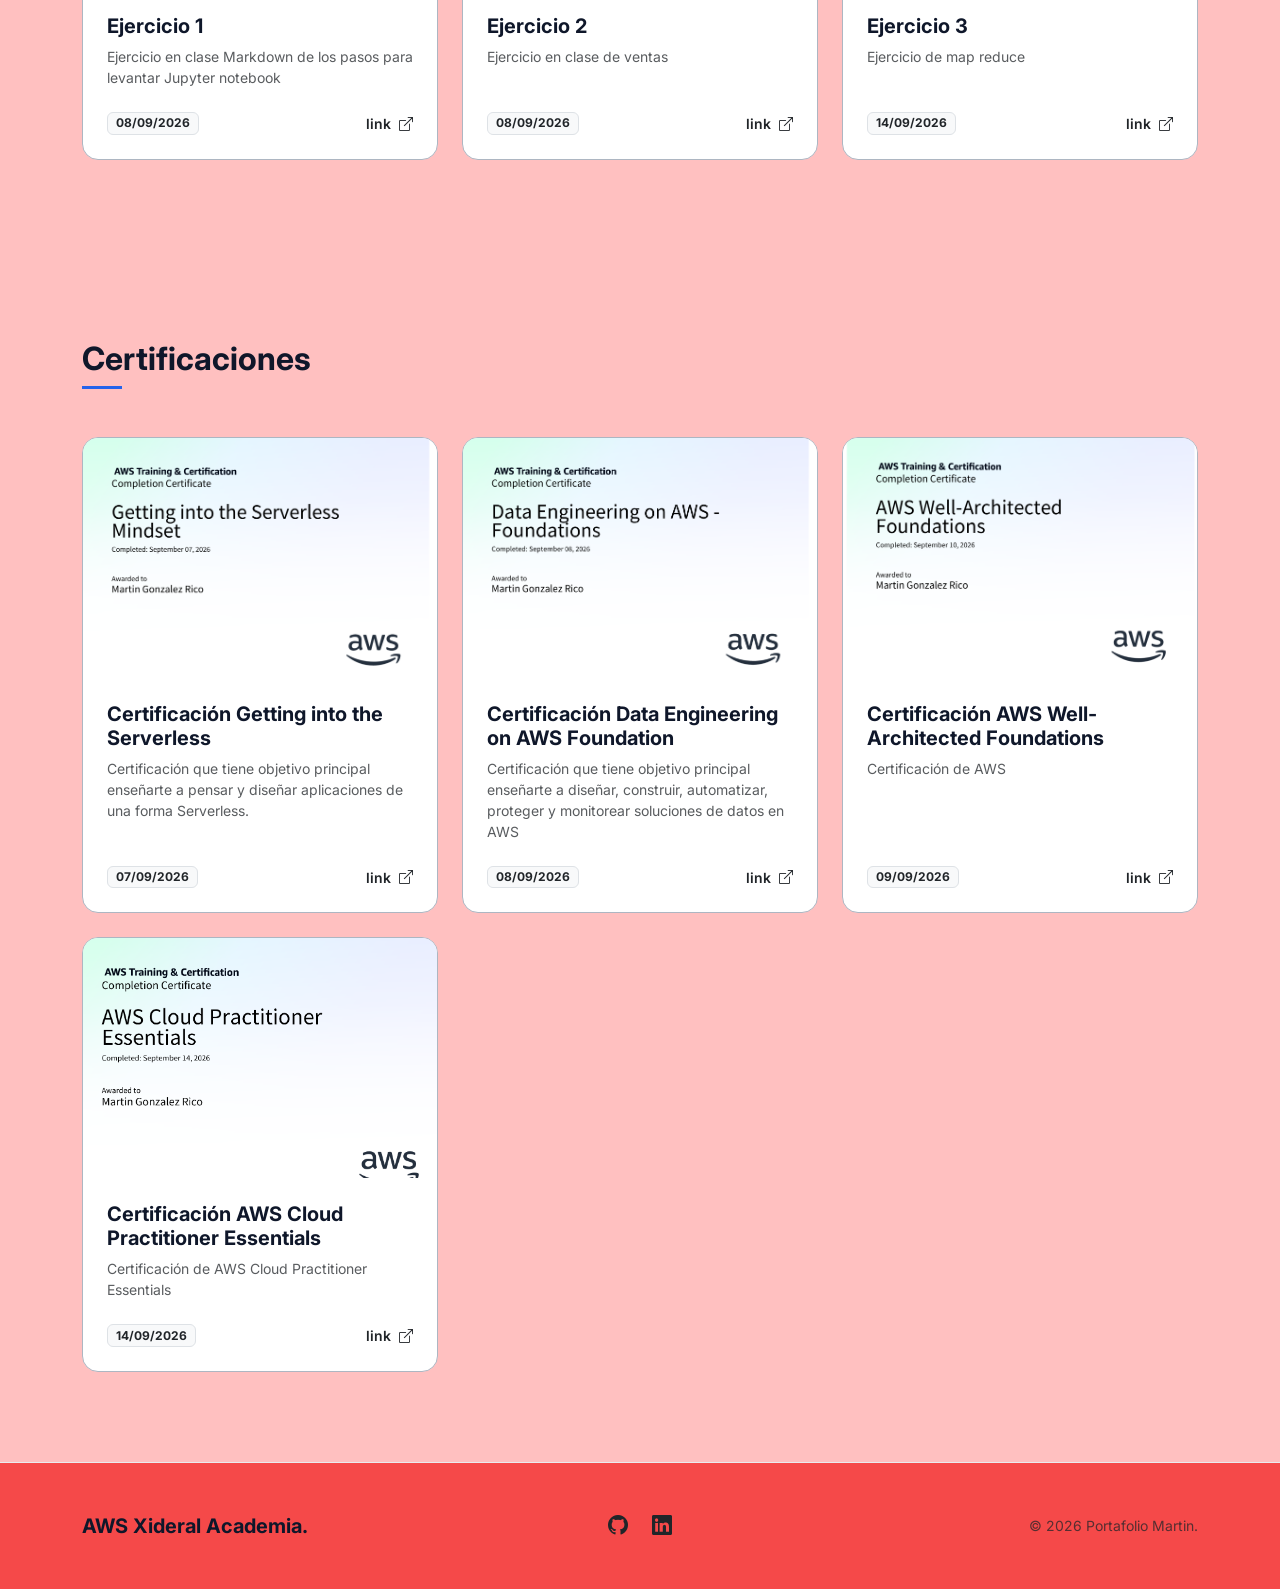
==== commit 02a17145: "tarea 12" ====
--- a/index.html
+++ b/index.html
@@ -287,6 +287,23 @@
                         </div>
                     </div>
                 </div>
+                 <div class="col-md-6 col-lg-4 animate-on-scroll">
+                    <div class="project-card d-flex flex-column">
+                        <div class="project-img-wrapper">
+                            <img src="img/Tarea12.png" alt="tarea 12" class="project-img">
+                        </div>
+                        <div class="p-4 d-flex flex-column flex-grow-1">
+                            <h3 class="fs-5 fw-bold mb-2">Tarea 12</h3>
+                            <p class="text-muted small mb-4 flex-grow-1">
+                                Tarea sobre consultas de sql
+                            </p>
+                            <div class="d-flex justify-content-between align-items-center">
+                                <span class="badge text-bg-light text-dark border">14/09/2026</span>
+                                <a href="tarea/Tarea12.md" class="text-dark fw-semibold text-decoration-none small">link <i class="bi bi-box-arrow-up-right ms-1"></i></a>
+                            </div>
+                        </div>
+                    </div>
+                </div>
 
 
             </div>
